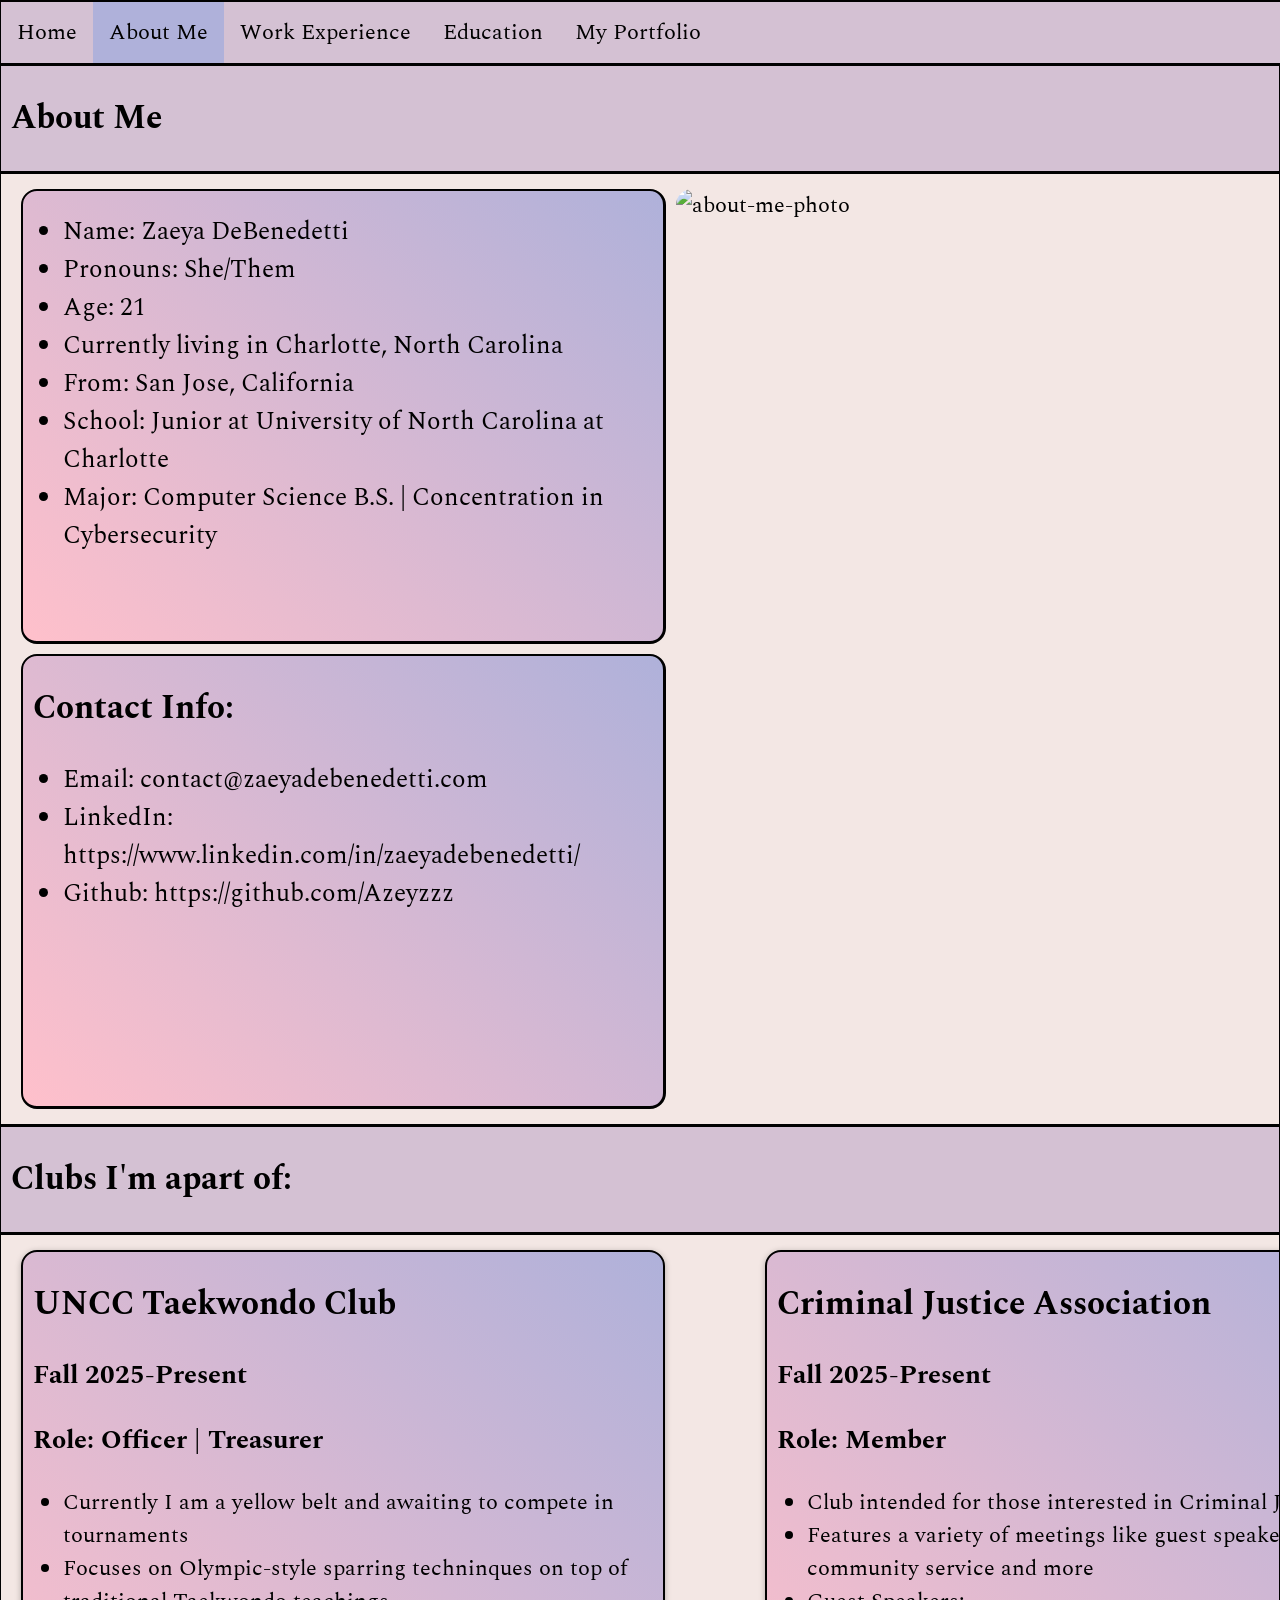
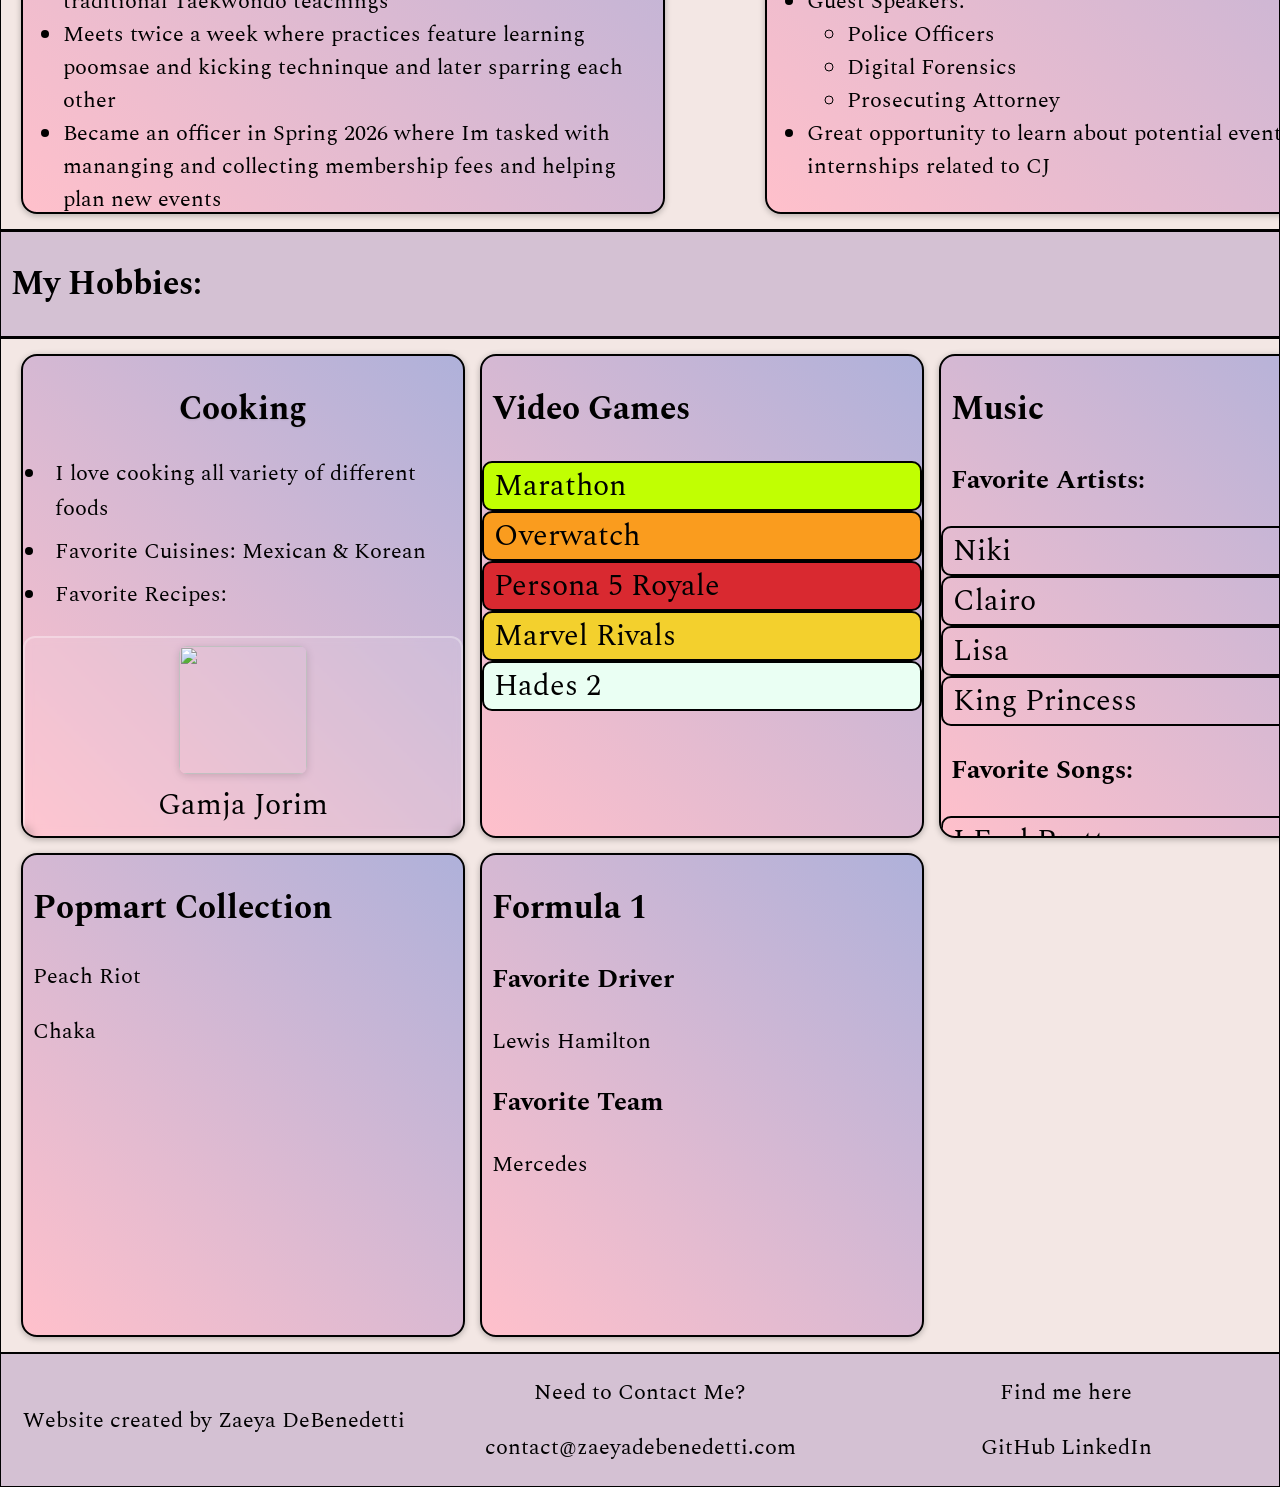
==== Bio/about-me.html @ 0d200a95 "Basic footer implemented" ====
<!doctype html>

<html lang="en">
  <head>
    <meta charset="utf-8" />
    <title>About Me</title>
    <link href="./about-me.css" rel="stylesheet" />
    <link href="../general.css" rel="stylesheet" />
    <link
      href="https://fonts.googleapis.com/css?family=Spectral"
      rel="stylesheet"
    />
    <script src="./about-me.js"></script>
  </head>
  <style>
    button,
    body {
      font-family: "Spectral";
      font-size: 22px;
    }
  </style>
  <header>
    <section class="nav-bar">
      <ul>
        <li><a href="../index.html">Home</a></li>
        <li><a class="active" href="../Bio/about-me.html">About Me</a></li>
        <li><a href="../Experience/work-ex.html">Work Experience</a></li>
        <li><a href="../Experience/education.html">Education</a></li>
        <li><a href="../Portfolio/portfolio-hub.html">My Portfolio</a></li>
      </ul>
    </section>
  </header>
  <body>
    <main class="mc">
      <section class="sec-title">
        <h1>About Me</h1>
      </section>
      <section class="about-intro">
        <div class="about-block">
          <ul>
            <li>Name: Zaeya DeBenedetti</li>
            <li>Pronouns: She/Them</li>
            <li>Age: 21</li>
            <li>Currently living in Charlotte, North Carolina</li>
            <li>From: San Jose, California</li>
            <li>School: Junior at University of North Carolina at Charlotte</li>
            <li>
              Major: Computer Science B.S. | Concentration in Cybersecurity
            </li>
          </ul>
        </div>
        <div class="about-img">
          <img
            src="../Home/home-photos/cover-photo1.png"
            alt="about-me-photo"
          />
        </div>
        <div class="about-block">
          <h2>Contact Info:</h2>
          <ul>
            <li>Email: contact@zaeyadebenedetti.com</li>
            <li>LinkedIn: https://www.linkedin.com/in/zaeyadebenedetti/</li>
            <li>Github: https://github.com/Azeyzzz</li>
          </ul>
        </div>
      </section>
      <section class="sec-title">
        <h1>Clubs I'm apart of:</h1>
      </section>
      <section class="clubs-info">
        <div class="club-block">
          <h2>UNCC Taekwondo Club</h2>
          <h3>Fall 2025-Present</h3>
          <h3>Role: Officer | Treasurer</h3>
          <ul>
            <li>
              Currently I am a yellow belt and awaiting to compete in
              tournaments
            </li>
            <li>
              Focuses on Olympic-style sparring techninques on top of
              traditional Taekwondo teachings
            </li>
            <li>
              Meets twice a week where practices feature learning poomsae and
              kicking techninque and later sparring each other
            </li>
            <li>
              Became an officer in Spring 2026 where Im tasked with mananging
              and collecting membership fees and helping plan new events
            </li>
          </ul>
        </div>
        <div class="club-block cja">
          <h2>Criminal Justice Association</h2>
          <h3>Fall 2025-Present</h3>
          <h3>Role: Member</h3>
          <ul>
            <li>Club intended for those interested in Criminal Justice</li>
            <li>
              Features a variety of meetings like guest speakers, community
              service and more
            </li>
            <li>Guest Speakers:</li>
            <ul>
              <li>Police Officers</li>
              <li>Digital Forensics</li>
              <li>Prosecuting Attorney</li>
            </ul>
            <li>
              Great opportunity to learn about potential events and internships
              related to CJ
            </li>
          </ul>
        </div>
      </section>
      <section class="sec-title">
        <h1>My Hobbies:</h1>
      </section>
      <section class="hobbies">
        <div class="hobby-block cooking">
          <h2>Cooking</h2>
          <ul>
            <li>I love cooking all variety of different foods</li>
            <li>Favorite Cuisines: Mexican & Korean</li>
            <li>Favorite Recipes:</li>
          </ul>
          <p class="gamja">
            <img class="gamja-jorim" src="./bio-photos/gamja-jorim.png" />
            Gamja Jorim
          </p>
          <p class="biscoff">
            <img
              class="biscoff-creami"
              src="./bio-photos/biscoff-creami.jpeg"
            />
            Biscoff Ninja Creami
          </p>
          <p class="curry">
            <img class="yellow-curry" src="./bio-photos/yellow-curry.jpeg" />
            Yellow Curry
          </p>
        </div>
        <div class="hobby-block video-games">
          <h2>Video Games</h2>
          <p class="mar">Marathon</p>
          <p class="ow">Overwatch</p>
          <p class="p5r">Persona 5 Royale</p>
          <p class="mr">Marvel Rivals</p>
          <p class="h2">Hades 2</p>
        </div>
        <div class="hobby-block music">
          <h2>Music</h2>
          <h3>Favorite Artists:</h3>
          <p>Niki</p>
          <p>Clairo</p>
          <p>Lisa</p>
          <p>King Princess</p>
          <h3>Favorite Songs:</h3>
          <p>I Feel Pretty</p>
          <p>Only in My Dreams</p>
          <p>Amoeba</p>
        </div>
        <div class="hobby-block popmart">
          <h2>Popmart Collection</h2>
          <div class="Peach Riot"></div>
          <p>Peach Riot</p>
          <div class="Chaka"></div>
          <p>Chaka</p>
        </div>
        <div class="hobby-block f1">
          <h2>Formula 1</h2>
          <h3>Favorite Driver</h3>
          <p>Lewis Hamilton</p>
          <h3>Favorite Team</h3>
          <p>Mercedes</p>
        </div>
      </section>
    </main>
  </body>
  <footer>
    <section class="foot">
      <div>
        <p>Website created by Zaeya DeBenedetti</p>
      </div>
      <div>
        <p>Need to Contact Me?</p>
        <p>
          <a
            href="mailto:contact@zaeyadebenedetti.com?subject=Portfolio%20Inquiry"
            >contact@zaeyadebenedetti.com</a
          >
        </p>
      </div>
      <div>
        <p>Find me here</p>
        <p>
          <a href="https://github.com/Azeyzzz">GitHub</a>
          <a href="https://www.linkedin.com/in/zaeyadebenedetti/">LinkedIn</a>
        </p>
      </div>
    </section>
  </footer>
</html>
---- Bio/about-me.css ----
body h1,
h2,
h3,
p,
small {
  padding-right: 10px;
}
/* About Me CSS */
.about-intro {
  padding-left: 20px;
  padding-right: 20px;
  padding-top: 15px;
  padding-bottom: 15px;
  background-color: #f3e7e4;
  display: grid;
  grid-template-columns: 1fr 1fr;
  gap: 10px;
  overflow: scroll;
}
.about-block {
  width: 50vw;
  height: 50vh;
  border-radius: 1rem;
  background-image: linear-gradient(45deg, pink, #afb1da);
  border-left: 2px;
  border-top: 2px;
  border-style: solid;
  transition: transform 0.3s ease;
  cursor: pointer;
}

.about-block:hover {
  transform: scale(1.05);
}
.about-block li {
  font-size: 25px;
}
.about-img {
  grid-row: span 2;
}
.about-img img {
  height: 47rem;
  width: 37rem;
  float: right;
  border-radius: 1rem;
  padding-right: 5px;
}
/* Club CSS */
.clubs-info {
  background-color: #f3e7e4;
  display: grid;
  grid-template-columns: 1fr 1fr;
  overflow: scroll;
  padding-left: 20px;
  padding-right: 20px;
  padding-top: 15px;
  padding-bottom: 15px;
  gap: 100px;
}
.club-block {
  width: 40rem;
  height: 35rem;
  border-radius: 1rem;
  background-image: linear-gradient(45deg, pink, #afb1da);
  border: 2px;
  border-style: solid;
  overflow: auto;
  box-shadow: 0 0.1rem 0.4rem #0004;
  overflow-y: scroll;
  z-index: 100;
  transition: transform 0.3s ease;
  cursor: pointer;
}

.club-block:hover {
  transform: scale(1.05);
}
/* Hobby CSS */
.hobbies {
  display: grid;
  grid-template-columns: 1fr 1fr 1fr;
  padding-left: 20px;
  padding-top: 15px;
  padding-bottom: 15px;
  gap: 15px;
  background-color: #f3e7e4;
  overflow: scroll;
}
.hobby-block {
  width: 27.5rem;
  height: 30rem;
  border-radius: 1rem;
  background-image: linear-gradient(45deg, pink, #afb1da);
  border: 2px;
  border-style: solid;
  overflow: auto;
  box-shadow: 0 0.1rem 0.4rem #0004;
  overflow-y: scroll;
  z-index: 100;
  transition: transform 0.3s ease;
  cursor: pointer;
}

.hobby-block:hover {
  transform: scale(1.05);
}
.gamja,
.biscoff,
.curry {
  display: grid;
  grid-template-columns: 1fr 1fr;
  gap: 0px;
  padding: 0px;
}
.gamja-jorim,
.biscoff-creami,
.yellow-curry {
  height: 8rem;
  width: 8rem;
}
.video-games p,
.cooking p,
.music p {
  border-radius: 10px;
  border: 2px;
  border-style: solid;
  margin-top: 0px;
  margin-bottom: 0px;
  font-size: 30px;
  /* background-color: #fff3; */
}
.mar {
  background-color: #c1ff02;
}
.ow {
  background-color: #fa9c1e;
}
.p5r {
  background-color: #d92930;
}
.mr {
  background-color: #f3d02d;
}
.h2 {
  background-color: #eafff3;
}
/* Enhanced Cooking Block Styles */
.cooking h2 {
  text-align: center;
  margin-bottom: 1rem;
  color: black;
  text-shadow: 0 1px 2px rgba(0, 0, 0, 0.1);
}

.cooking ul {
  margin-bottom: 1.5rem;
  padding-left: 1.5rem;
  list-style-position: outside;
}

.cooking ul li {
  margin-bottom: 0.5rem;
  line-height: 1.6;
  padding-left: 0.5rem;
  position: relative;
}

.cooking p {
  display: flex;
  flex-direction: column;
  align-items: center;
  text-align: center;
  margin: 0.5rem 0;
  padding: 0.5rem;
  border-radius: 12px !important;
  border: 2px solid rgba(255, 255, 255, 0.3) !important;
  background: rgba(255, 255, 255, 0.1);
  backdrop-filter: blur(5px);
  transition: all 0.3s ease;
}

.cooking p:hover {
  background: rgba(255, 255, 255, 0.2);
  transform: translateY(-2px);
}

.cooking img {
  border-radius: 8px;
  margin-bottom: 0.5rem;
  box-shadow: 0 2px 8px rgba(0, 0, 0, 0.15);
  transition: transform 0.3s ease;
}

.cooking img:hover {
  transform: scale(1.05);
}
---- general.css ----
/* General CSS that all webpages will use. This will make the various css files less redundant as I can pull from this general document.
File will replace the footer file as footer will now be included in this file
File will feature nav-bar, footer and various section elements that are found among all the files so far */

/* Nav-Bar */
.nav-bar ul {
  list-style-type: none;
  margin: 0;
  padding: 0;
  background-color: #d4c1d3;
  display: flex;
}
.nav-bar ul li a {
  display: block;
  color: black;
  padding: 14px 16px;
  text-decoration: none;
}
.nav-bar ul li a:hover {
  background-color: #afb1da;
}
.nav-bar ul li a.active {
  background-color: #afb1da;
}
.nav-bar {
  padding-top: 0;
  width: 100%;
  float: left;
  border-top: 2px;
  border-style: solid;
}

/* common body css properties */
body h1,
h2,
h3,
p,
small {
  padding-left: 10px;
}
body {
  background-color: #f3e7e4;
  color: black;
  margin: 0;
  padding: 0;
}
section {
  border: 1px;
  border-style: solid;
  overflow: hidden;
}
.sec-title {
  background-color: #d4c1d3;
  border-top: 2px;
  border-bottom: 2px;
  border-style: solid;
}
/* button styling */
button {
  background-color: #fff3;
  color: black;
  border: 2px solid #0003;
  border-radius: 25px;
  padding: 12px 24px;
  font-size: 16px;
  font-weight: 600;
  cursor: pointer;
  transition:
    background-color 0.3s ease,
    transform 0.3s ease;
  text-decoration: none;
  display: inline-block;
  box-shadow: 0 2px 5px rgba(0, 0, 0, 0.15);
}
button:hover {
  background-color: #fff6;
  transform: translateY(-2px);
  box-shadow: 0 4px 9px rgba(0, 0, 0, 0.22);
}

button:active {
  transform: translateY(0);
}
/* Footer */
.foot {
  display: grid;
  grid-template-columns: 1fr 1fr 1fr;
  background-color: #d4c1d3;
  align-items: center;
  text-align: center;
}

.foot a {
  color: black;
  text-decoration: none;
}

.foot a:hover {
  text-decoration: underline;
}
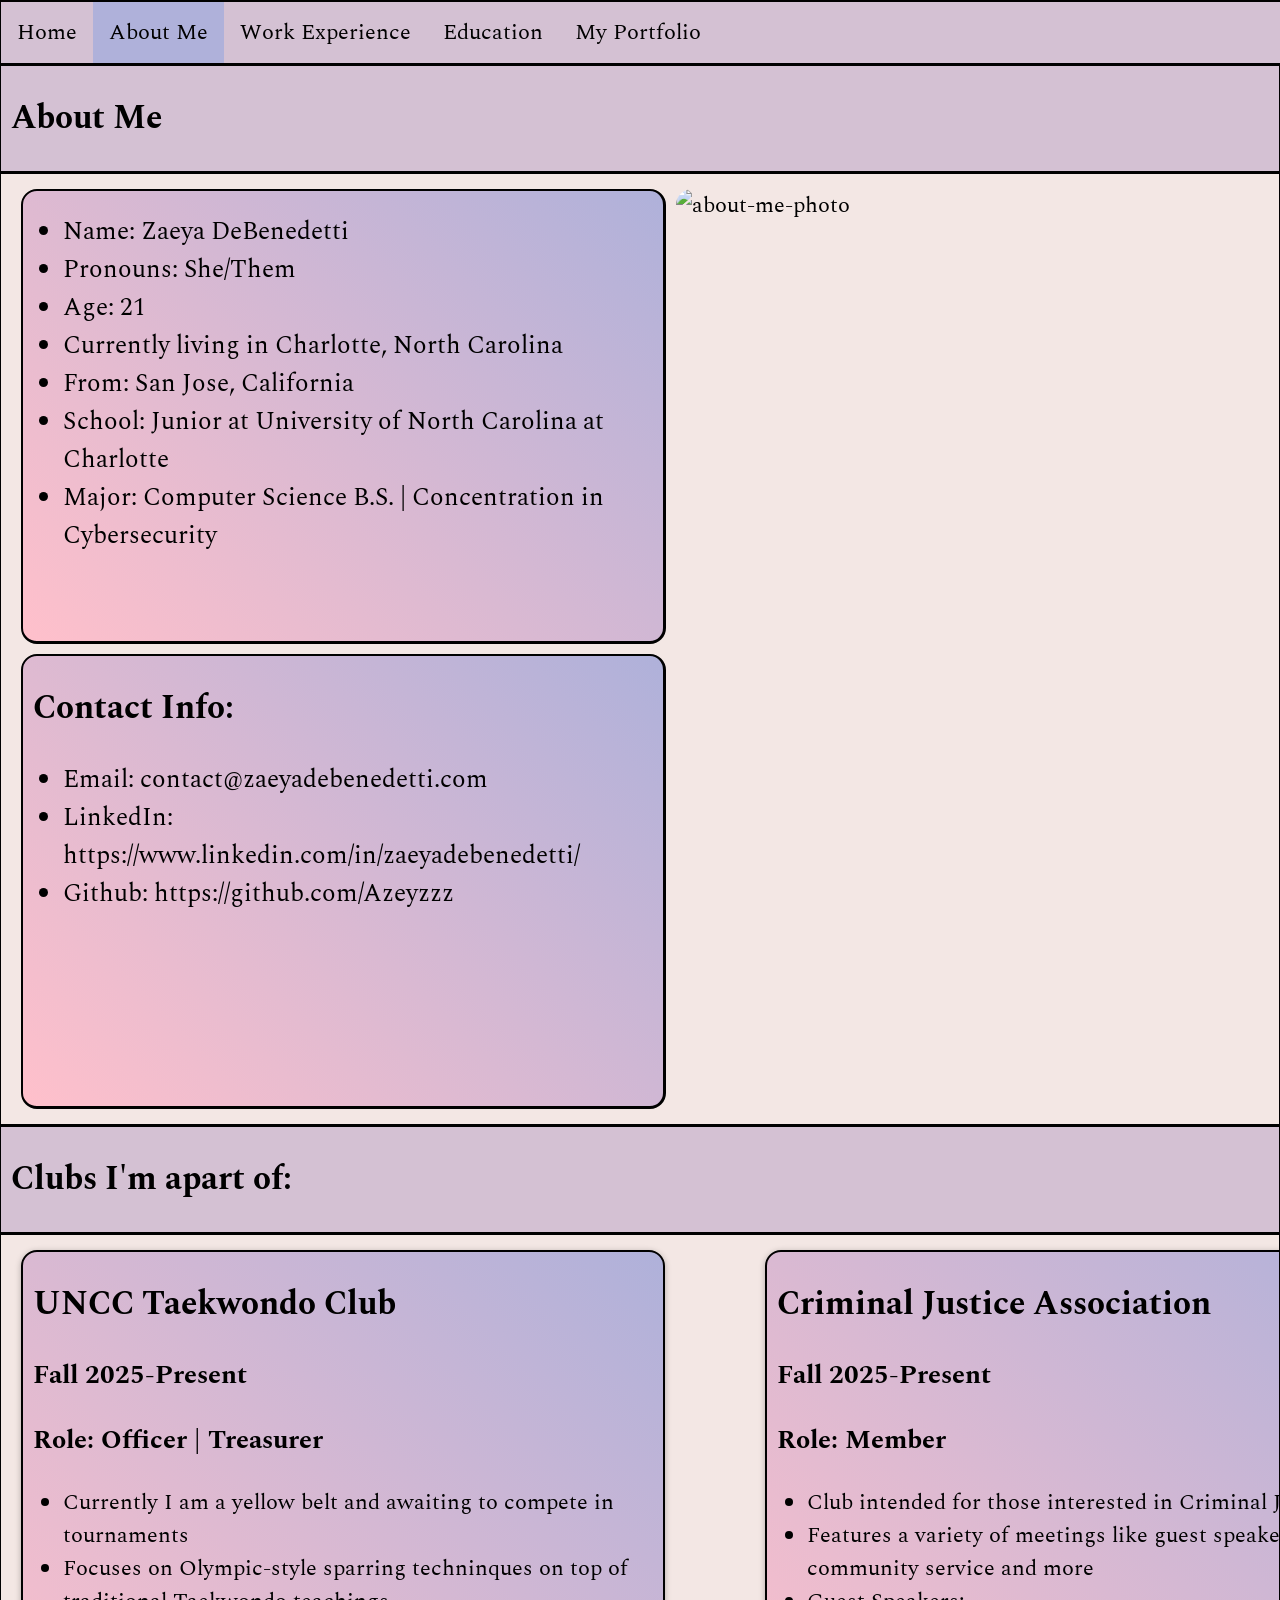
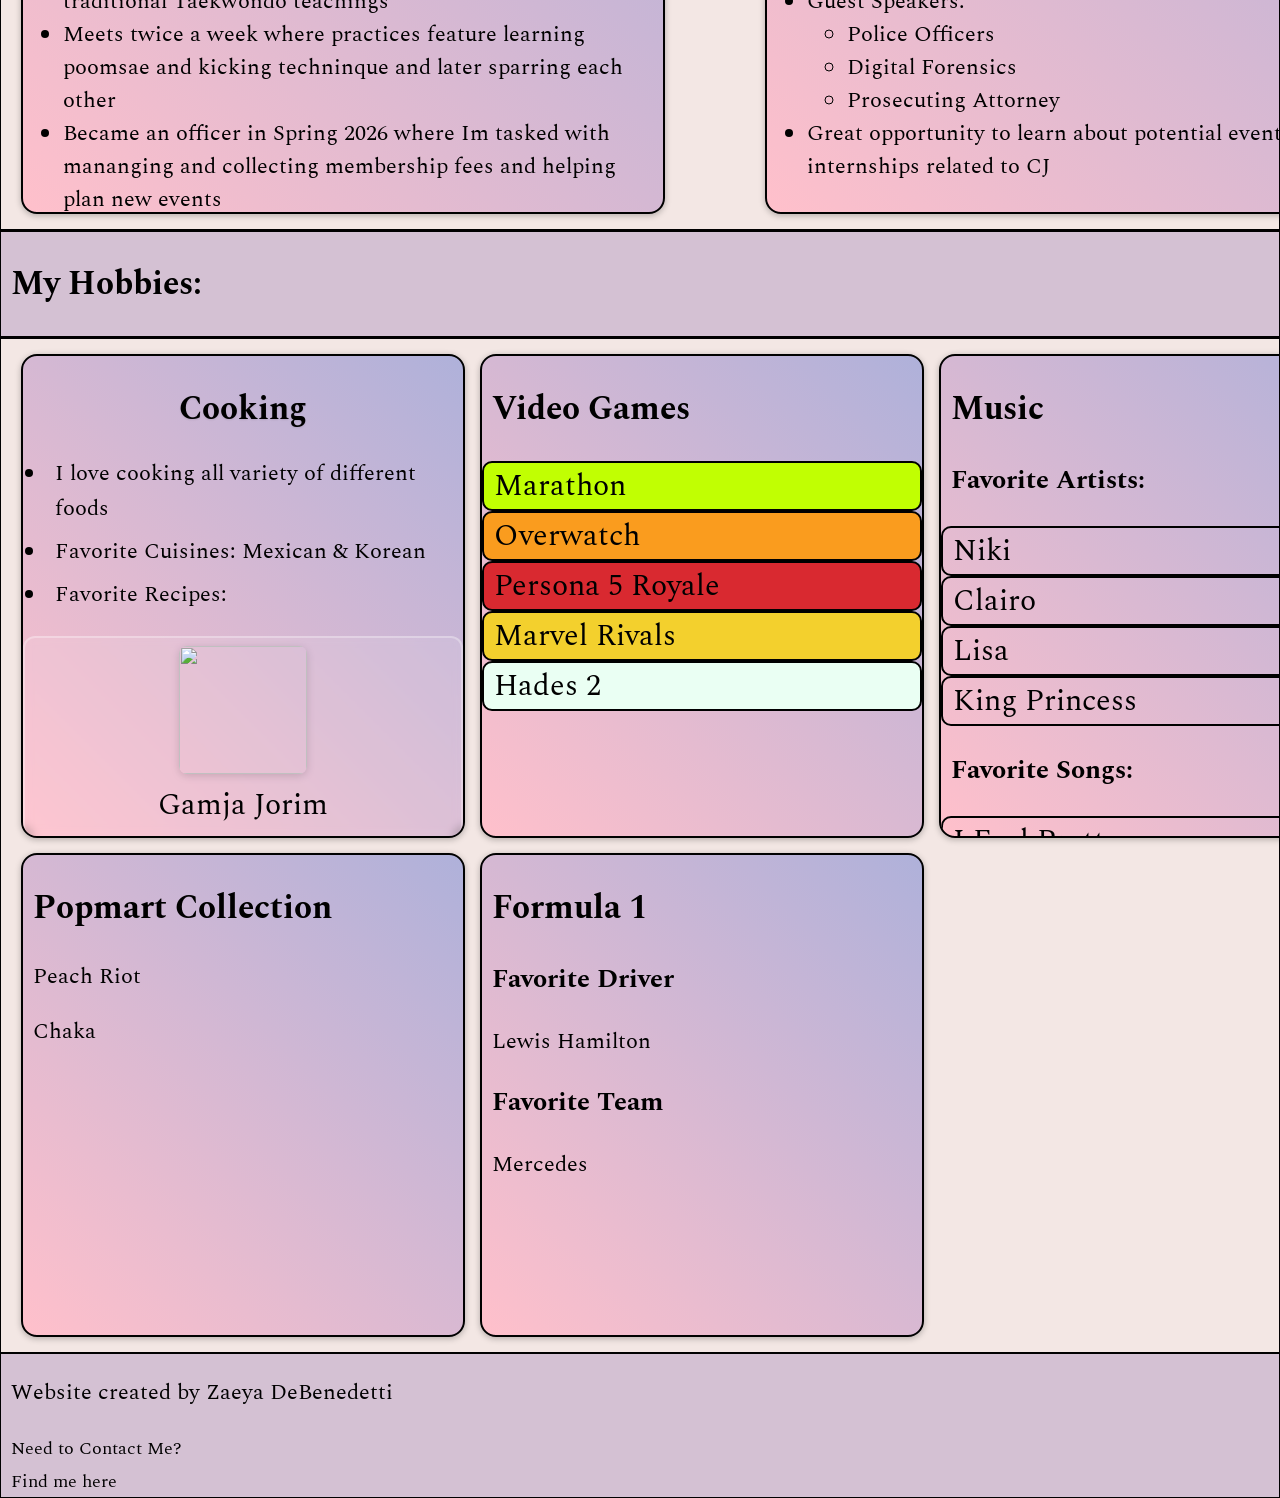
==== commit 31dc489b: "Revert "Basic footer implemented"" ====
--- a/Bio/about-me.html
+++ b/Bio/about-me.html
@@ -180,25 +180,10 @@
   </body>
   <footer>
     <section class="foot">
-      <div>
-        <p>Website created by Zaeya DeBenedetti</p>
-      </div>
-      <div>
-        <p>Need to Contact Me?</p>
-        <p>
-          <a
-            href="mailto:contact@zaeyadebenedetti.com?subject=Portfolio%20Inquiry"
-            >contact@zaeyadebenedetti.com</a
-          >
-        </p>
-      </div>
-      <div>
-        <p>Find me here</p>
-        <p>
-          <a href="https://github.com/Azeyzzz">GitHub</a>
-          <a href="https://www.linkedin.com/in/zaeyadebenedetti/">LinkedIn</a>
-        </p>
-      </div>
+      <p>Website created by Zaeya DeBenedetti</p>
+      <small>Need to Contact Me?</small>
+      <div></div>
+      <small>Find me here</small>
     </section>
   </footer>
 </html>
--- a/general.css
+++ b/general.css
@@ -83,18 +83,5 @@
 }
 /* Footer */
 .foot {
-  display: grid;
-  grid-template-columns: 1fr 1fr 1fr;
   background-color: #d4c1d3;
-  align-items: center;
-  text-align: center;
 }
-
-.foot a {
-  color: black;
-  text-decoration: none;
-}
-
-.foot a:hover {
-  text-decoration: underline;
-}
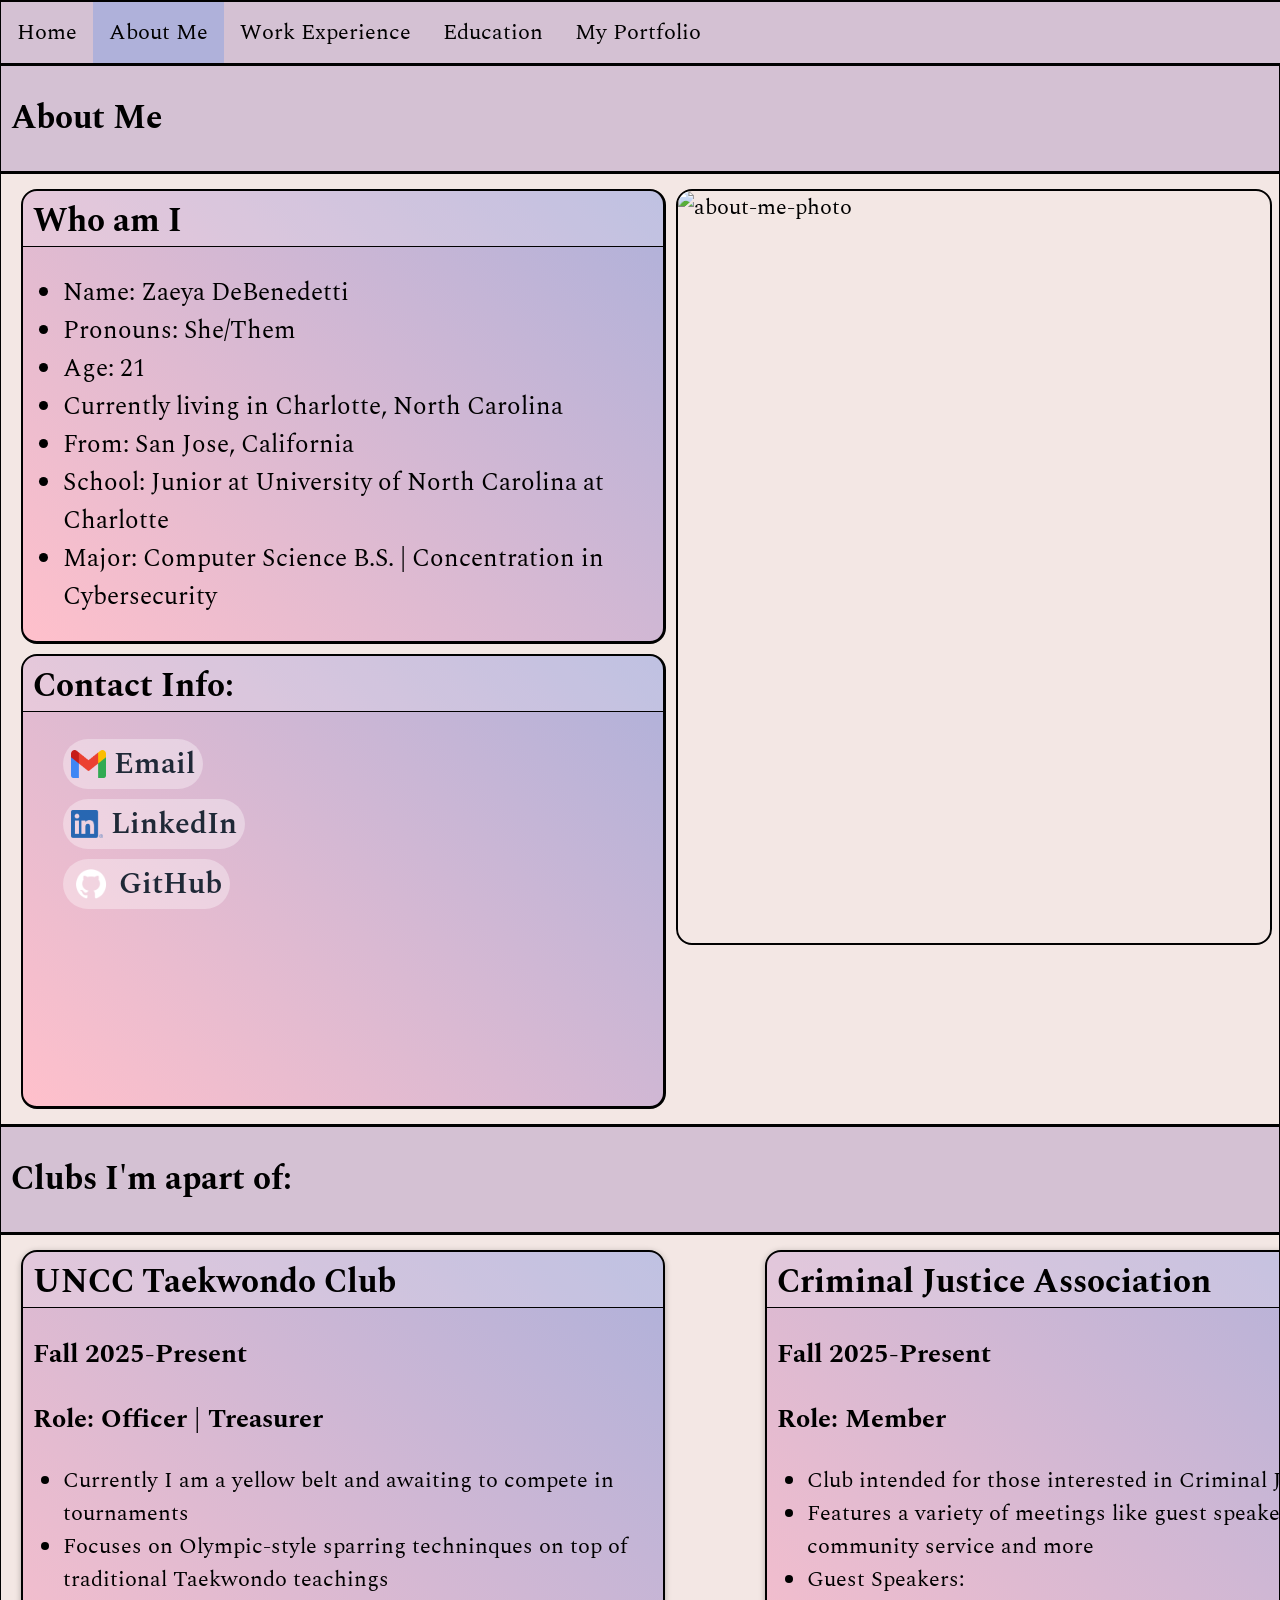
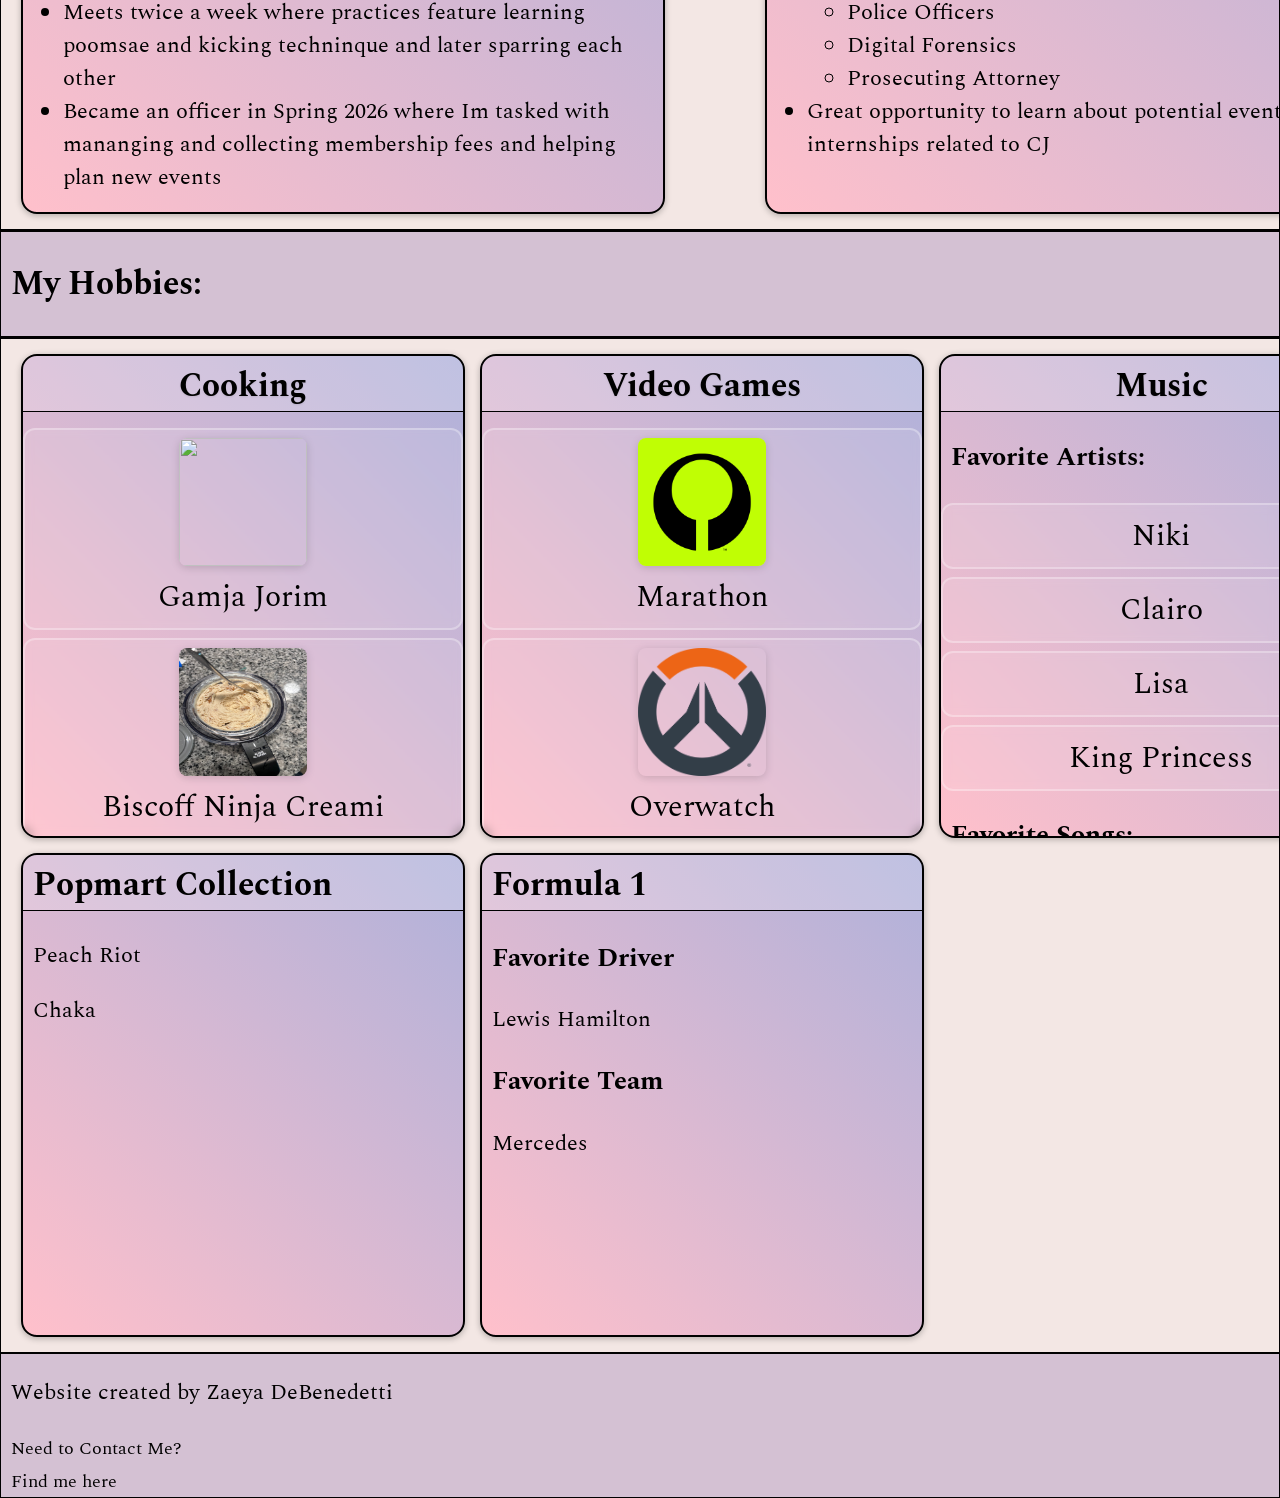
==== commit 8c46cf9c: "overhaul to contact part and hobbies v1" ====
--- a/Bio/about-me.html
+++ b/Bio/about-me.html
@@ -37,6 +37,7 @@
       </section>
       <section class="about-intro">
         <div class="about-block">
+          <h2>Who am I</h2>
           <ul>
             <li>Name: Zaeya DeBenedetti</li>
             <li>Pronouns: She/Them</li>
@@ -55,12 +56,52 @@
             alt="about-me-photo"
           />
         </div>
-        <div class="about-block">
+        <div class="about-block contact-info">
           <h2>Contact Info:</h2>
           <ul>
-            <li>Email: contact@zaeyadebenedetti.com</li>
-            <li>LinkedIn: https://www.linkedin.com/in/zaeyadebenedetti/</li>
-            <li>Github: https://github.com/Azeyzzz</li>
+            <li class="social-logo email-logo">
+              <a
+                href="mailto:contact@zaeyadebenedetti.com?subject=Portfolio%20Inquiry&body=Hi%20Zaeya%2C"
+                aria-label="Send me an email"
+              >
+                <img
+                  class="email-img"
+                  src="../Bio/bio-photos/gmail-logo.png"
+                  alt=""
+                />
+                <span>Email</span>
+              </a>
+            </li>
+            <li class="social-logo linkedin-logo">
+              <a
+                href="https://www.linkedin.com/in/zaeyadebenedetti/"
+                target="_blank"
+                rel="noopener noreferrer"
+                aria-label="Visit my LinkedIn profile"
+              >
+                <img
+                  class="linkedin-img"
+                  src="../Bio/bio-photos/linkedin-logo.png"
+                  alt=""
+                />
+                <span>LinkedIn</span>
+              </a>
+            </li>
+            <li class="social-logo github-logo">
+              <a
+                href="https://github.com/Azeyzzz"
+                target="_blank"
+                rel="noopener noreferrer"
+                aria-label="Visit my GitHub profile"
+              >
+                <img
+                  class="github-img"
+                  src="../Bio/bio-photos/github-logo.png"
+                  alt=""
+                />
+                <span>GitHub</span>
+              </a>
+            </li>
           </ul>
         </div>
       </section>
@@ -120,11 +161,6 @@
       <section class="hobbies">
         <div class="hobby-block cooking">
           <h2>Cooking</h2>
-          <ul>
-            <li>I love cooking all variety of different foods</li>
-            <li>Favorite Cuisines: Mexican & Korean</li>
-            <li>Favorite Recipes:</li>
-          </ul>
           <p class="gamja">
             <img class="gamja-jorim" src="./bio-photos/gamja-jorim.png" />
             Gamja Jorim
@@ -143,11 +179,26 @@
         </div>
         <div class="hobby-block video-games">
           <h2>Video Games</h2>
-          <p class="mar">Marathon</p>
-          <p class="ow">Overwatch</p>
-          <p class="p5r">Persona 5 Royale</p>
-          <p class="mr">Marvel Rivals</p>
-          <p class="h2">Hades 2</p>
+          <p class="vg">
+            <img class="vg-img" src="./bio-photos/marathon-logo.png" />
+            Marathon
+          </p>
+          <p class="vg">
+            <img class="vg-img" src="./bio-photos/overwatch-logo.png" />
+            Overwatch
+          </p>
+          <p class="vg">
+            <img class="vg-img" src="./bio-photos/persona5-logo.avif" />
+            Persona 5 Royale
+          </p>
+          <p class="vg">
+            <img class="vg-img" src="./bio-photos/rivals-logo.svg" />
+            Marvel Rivals
+          </p>
+          <p class="vg">
+            <img class="vg-img" src="./bio-photos/hades-logo.jpg" />
+            Hades 2
+          </p>
         </div>
         <div class="hobby-block music">
           <h2>Music</h2>
--- a/Bio/about-me.css
+++ b/Bio/about-me.css
@@ -17,6 +17,16 @@
   gap: 10px;
   overflow: scroll;
 }
+.mc h2 {
+  border-bottom: 1px;
+  border-top: 0px;
+  border-right: 0px;
+  border-left: 0px;
+  border-style: solid;
+  margin-top: 0px;
+  padding-top: 5px;
+  background-color: #fff3;
+}
 .about-block {
   width: 50vw;
   height: 50vh;
@@ -27,8 +37,8 @@
   border-style: solid;
   transition: transform 0.3s ease;
   cursor: pointer;
-}
-
+  overflow: scroll;
+}
 .about-block:hover {
   transform: scale(1.05);
 }
@@ -43,7 +53,56 @@
   width: 37rem;
   float: right;
   border-radius: 1rem;
-  padding-right: 5px;
+  border: 2px;
+  border-style: solid;
+}
+.contact-info li {
+  padding-bottom: 10px;
+}
+/* Social Logos */
+.social-logo {
+  display: flex;
+  align-items: center;
+  gap: 8px;
+}
+
+.social-logo a {
+  display: inline-flex;
+  align-items: center;
+  gap: 8px;
+  color: #1f2937;
+  text-decoration: none;
+  font-weight: 600;
+  padding: 2px 8px;
+  border-radius: 999px;
+  background: rgba(255, 255, 255, 0.35);
+  font-size: 30px;
+}
+
+.social-logo a:hover {
+  background: rgba(255, 255, 255, 0.6);
+  text-decoration: underline;
+}
+.github-logo a {
+  background: rgba(255, 255, 255, 0.35);
+}
+.linkedin-logo a {
+  background: rgba(255, 255, 255, 0.35);
+}
+.github-img {
+  width: 40px;
+  height: 40px;
+  display: block;
+}
+.linkedin-img {
+  width: 32px;
+  height: 28px;
+  display: block;
+}
+.email-img {
+  width: 35px;
+  height: 28px;
+  display: block;
 }
 /* Club CSS */
 .clubs-info {
@@ -106,7 +165,8 @@
 }
 .gamja,
 .biscoff,
-.curry {
+.curry,
+.vg {
   display: grid;
   grid-template-columns: 1fr 1fr;
   gap: 0px;
@@ -114,7 +174,8 @@
 }
 .gamja-jorim,
 .biscoff-creami,
-.yellow-curry {
+.yellow-curry,
+.vg-img {
   height: 8rem;
   width: 8rem;
 }
@@ -129,43 +190,36 @@
   font-size: 30px;
   /* background-color: #fff3; */
 }
-.mar {
-  background-color: #c1ff02;
-}
-.ow {
-  background-color: #fa9c1e;
-}
-.p5r {
-  background-color: #d92930;
-}
-.mr {
-  background-color: #f3d02d;
-}
-.h2 {
-  background-color: #eafff3;
-}
 /* Enhanced Cooking Block Styles */
-.cooking h2 {
+.cooking h2,
+.video-games h2,
+.music h2 {
   text-align: center;
   margin-bottom: 1rem;
   color: black;
   text-shadow: 0 1px 2px rgba(0, 0, 0, 0.1);
 }
 
-.cooking ul {
+.cooking ul,
+.video-games ul,
+.music ul {
   margin-bottom: 1.5rem;
   padding-left: 1.5rem;
   list-style-position: outside;
 }
 
-.cooking ul li {
+.cooking ul li,
+.video-games ul li,
+.music ul li {
   margin-bottom: 0.5rem;
   line-height: 1.6;
   padding-left: 0.5rem;
   position: relative;
 }
 
-.cooking p {
+.cooking p,
+.video-games p,
+.music p {
   display: flex;
   flex-direction: column;
   align-items: center;
@@ -179,18 +233,24 @@
   transition: all 0.3s ease;
 }
 
-.cooking p:hover {
+.cooking p:hover,
+.video-games p:hover,
+.music p:hover {
   background: rgba(255, 255, 255, 0.2);
   transform: translateY(-2px);
 }
 
-.cooking img {
+.cooking img,
+.video-games img,
+.music img {
   border-radius: 8px;
   margin-bottom: 0.5rem;
   box-shadow: 0 2px 8px rgba(0, 0, 0, 0.15);
   transition: transform 0.3s ease;
 }
 
-.cooking img:hover {
-  transform: scale(1.05);
-}
+.cooking img:hover,
+.video-games img:hover,
+.music img:hover {
+  transform: scale(1.05);
+}
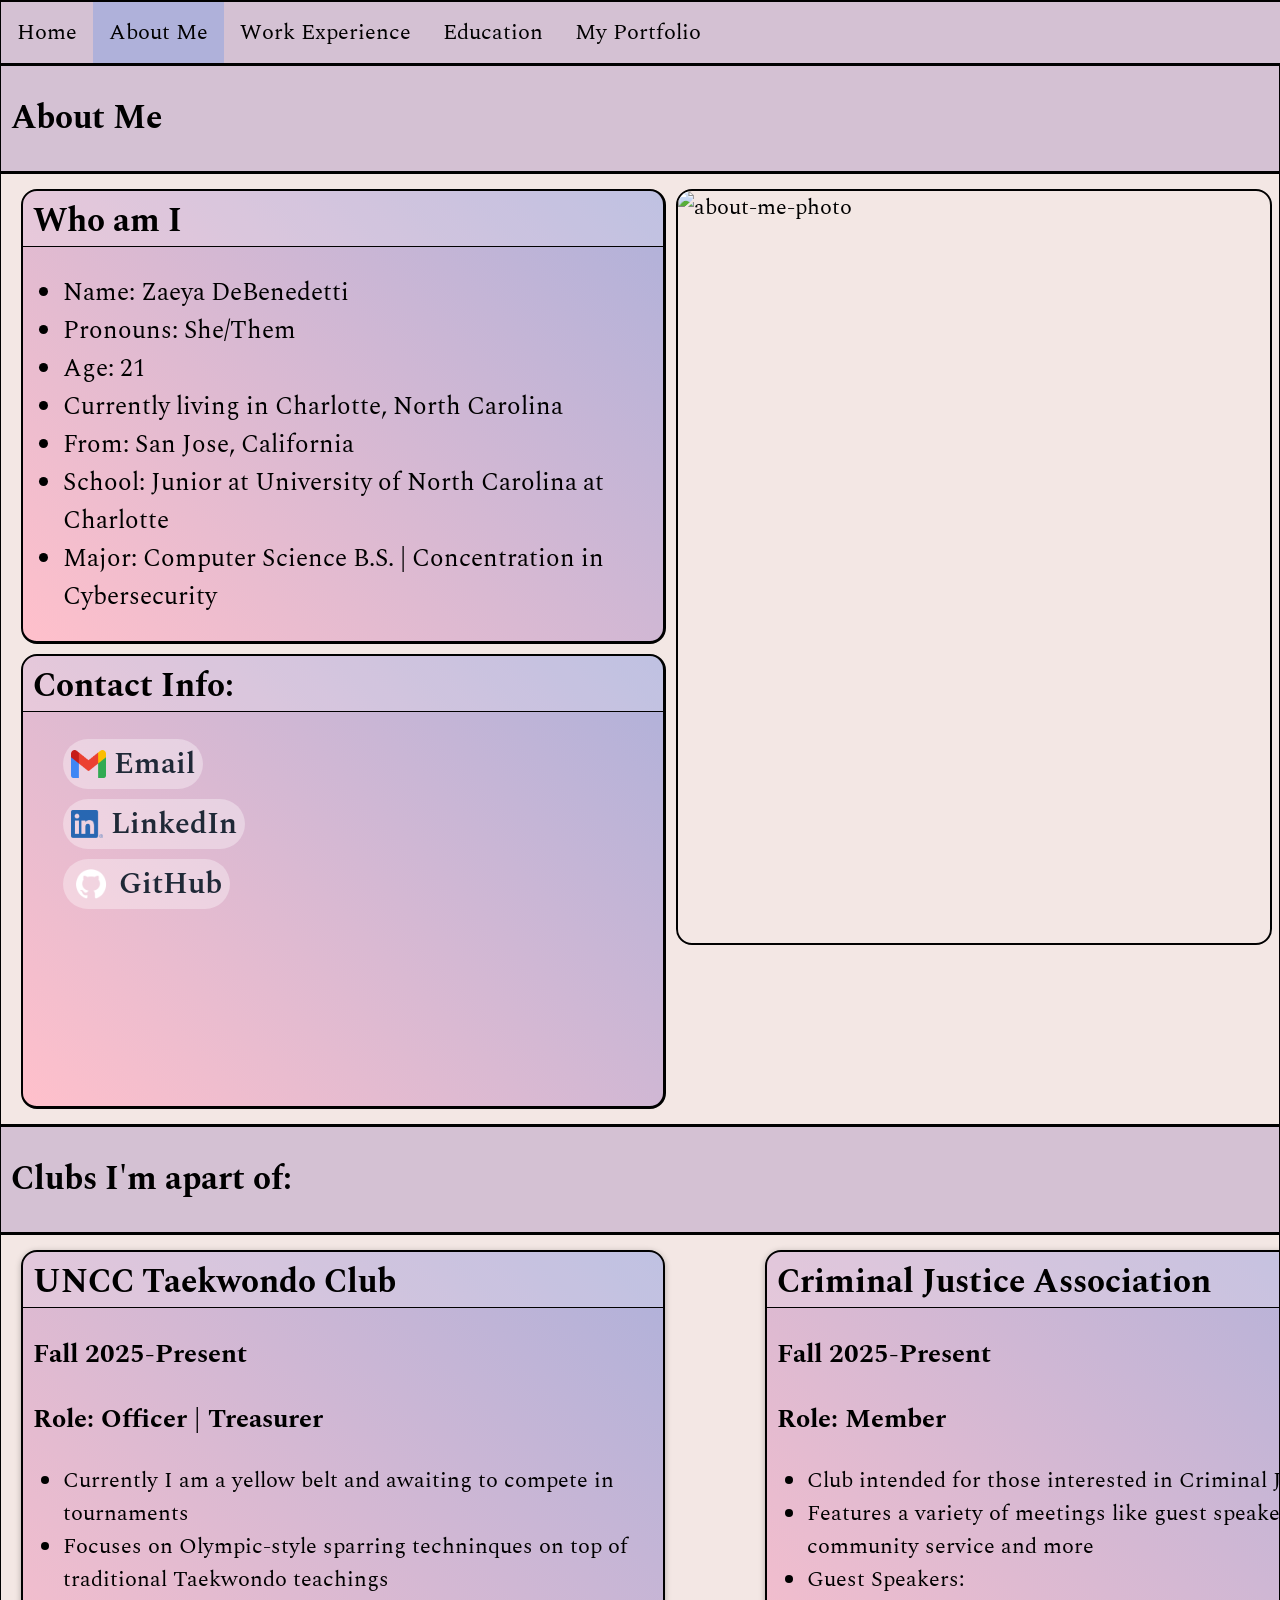
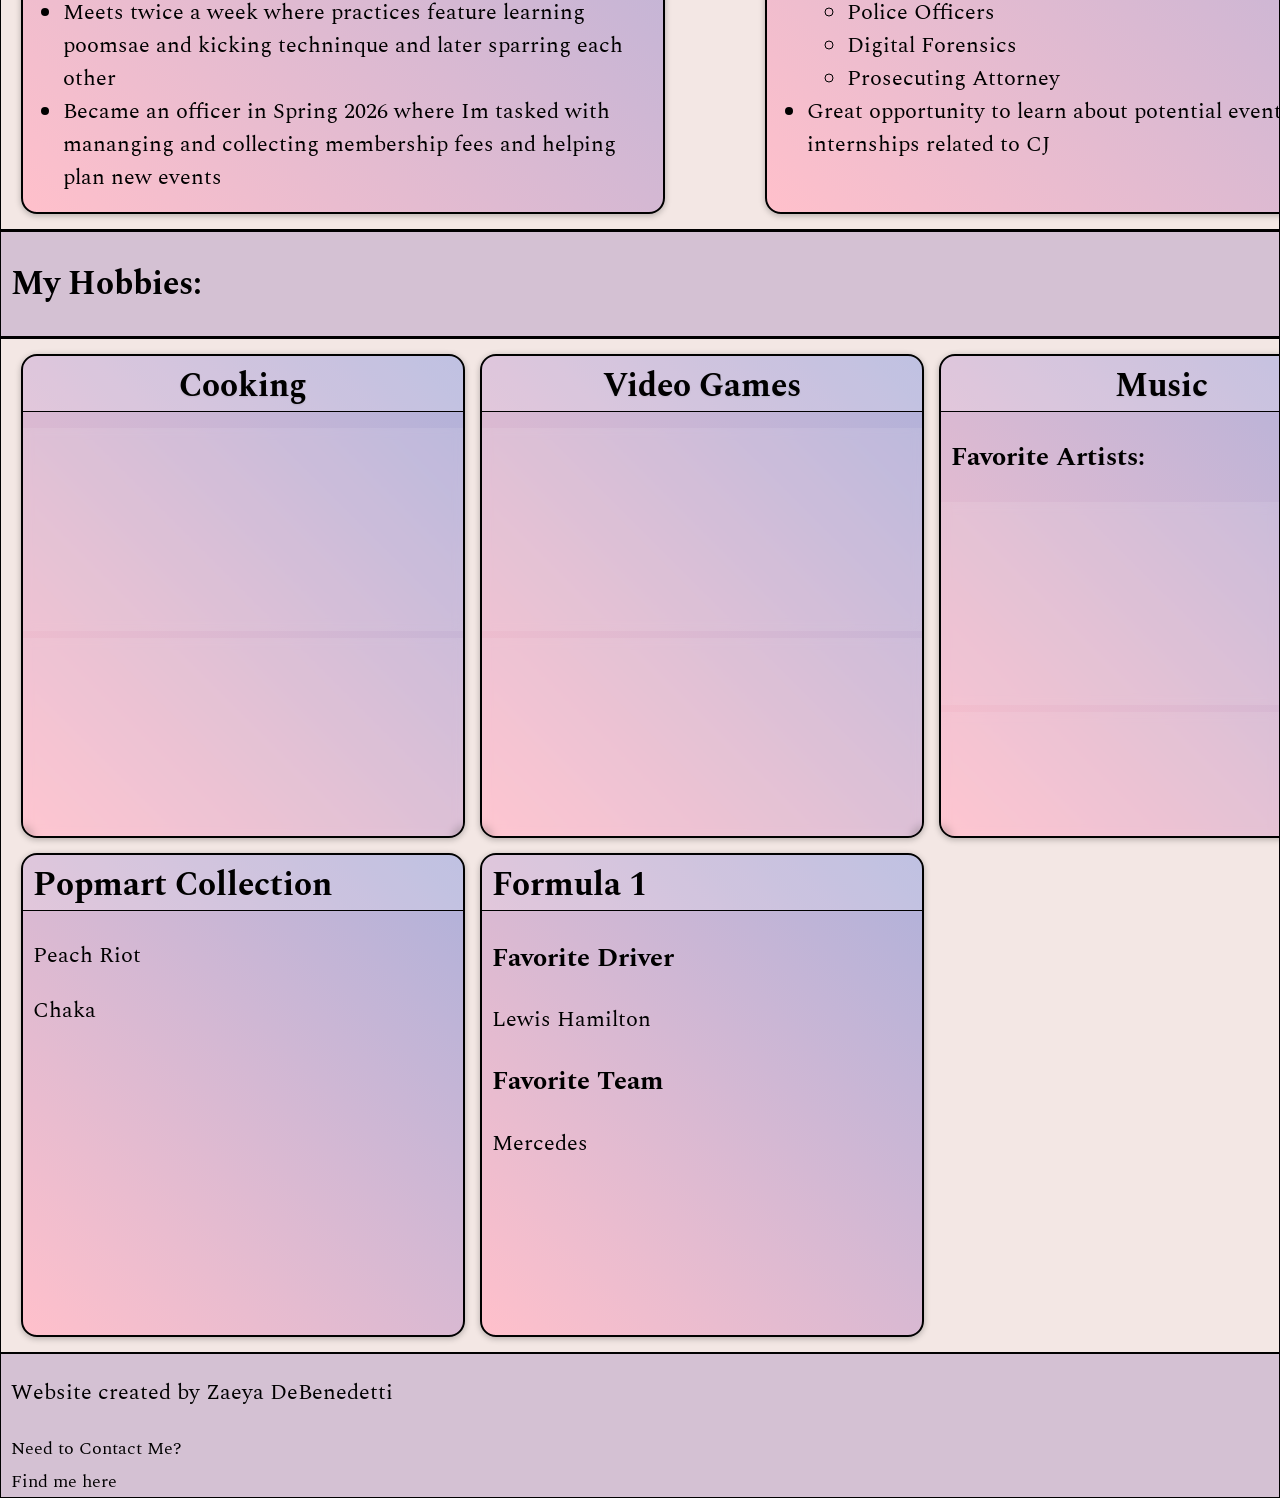
==== commit 4f690ae7: "overhauling the music component in hobbies" ====
--- a/Bio/about-me.html
+++ b/Bio/about-me.html
@@ -203,13 +203,31 @@
         <div class="hobby-block music">
           <h2>Music</h2>
           <h3>Favorite Artists:</h3>
-          <p>Niki</p>
-          <p>Clairo</p>
-          <p>Lisa</p>
-          <p>King Princess</p>
+          <p class="mus">
+            <img class="mus-img" src="./bio-photos/niki-photo.jpg" />
+            Niki
+          </p>
+          <p class="mus">
+            <img class="mus-img" src="./bio-photos/clairo-img.png" />
+            Clairo
+          </p>
+          <p class="mus">
+            <img class="mus-img" src="./bio-photos/lisa-img.png" />
+            Lisa
+          </p>
+          <p class="mus">
+            <img class="mus-img" src="./bio-photos/kp-img.jpg" />
+            King Princess
+          </p>
           <h3>Favorite Songs:</h3>
-          <p>I Feel Pretty</p>
-          <p>Only in My Dreams</p>
+          <p class="mus">
+            <img class="mus-img" src="./bio-photos/kp-img.jpg" />
+            I Feel Pretty
+          </p>
+          <p class="mus">
+            <img class="mus-img" src="./bio-photos/marias-img.jpeg" />
+            Only in My Dreams
+          </p>
           <p>Amoeba</p>
         </div>
         <div class="hobby-block popmart">
--- a/Bio/about-me.css
+++ b/Bio/about-me.css
@@ -166,7 +166,8 @@
 .gamja,
 .biscoff,
 .curry,
-.vg {
+.vg,
+.mus {
   display: grid;
   grid-template-columns: 1fr 1fr;
   gap: 0px;
@@ -175,7 +176,8 @@
 .gamja-jorim,
 .biscoff-creami,
 .yellow-curry,
-.vg-img {
+.vg-img,
+.mus-img {
   height: 8rem;
   width: 8rem;
 }
@@ -248,7 +250,9 @@
   box-shadow: 0 2px 8px rgba(0, 0, 0, 0.15);
   transition: transform 0.3s ease;
 }
-
+.video-games img {
+  object-fit: contain;
+}
 .cooking img:hover,
 .video-games img:hover,
 .music img:hover {
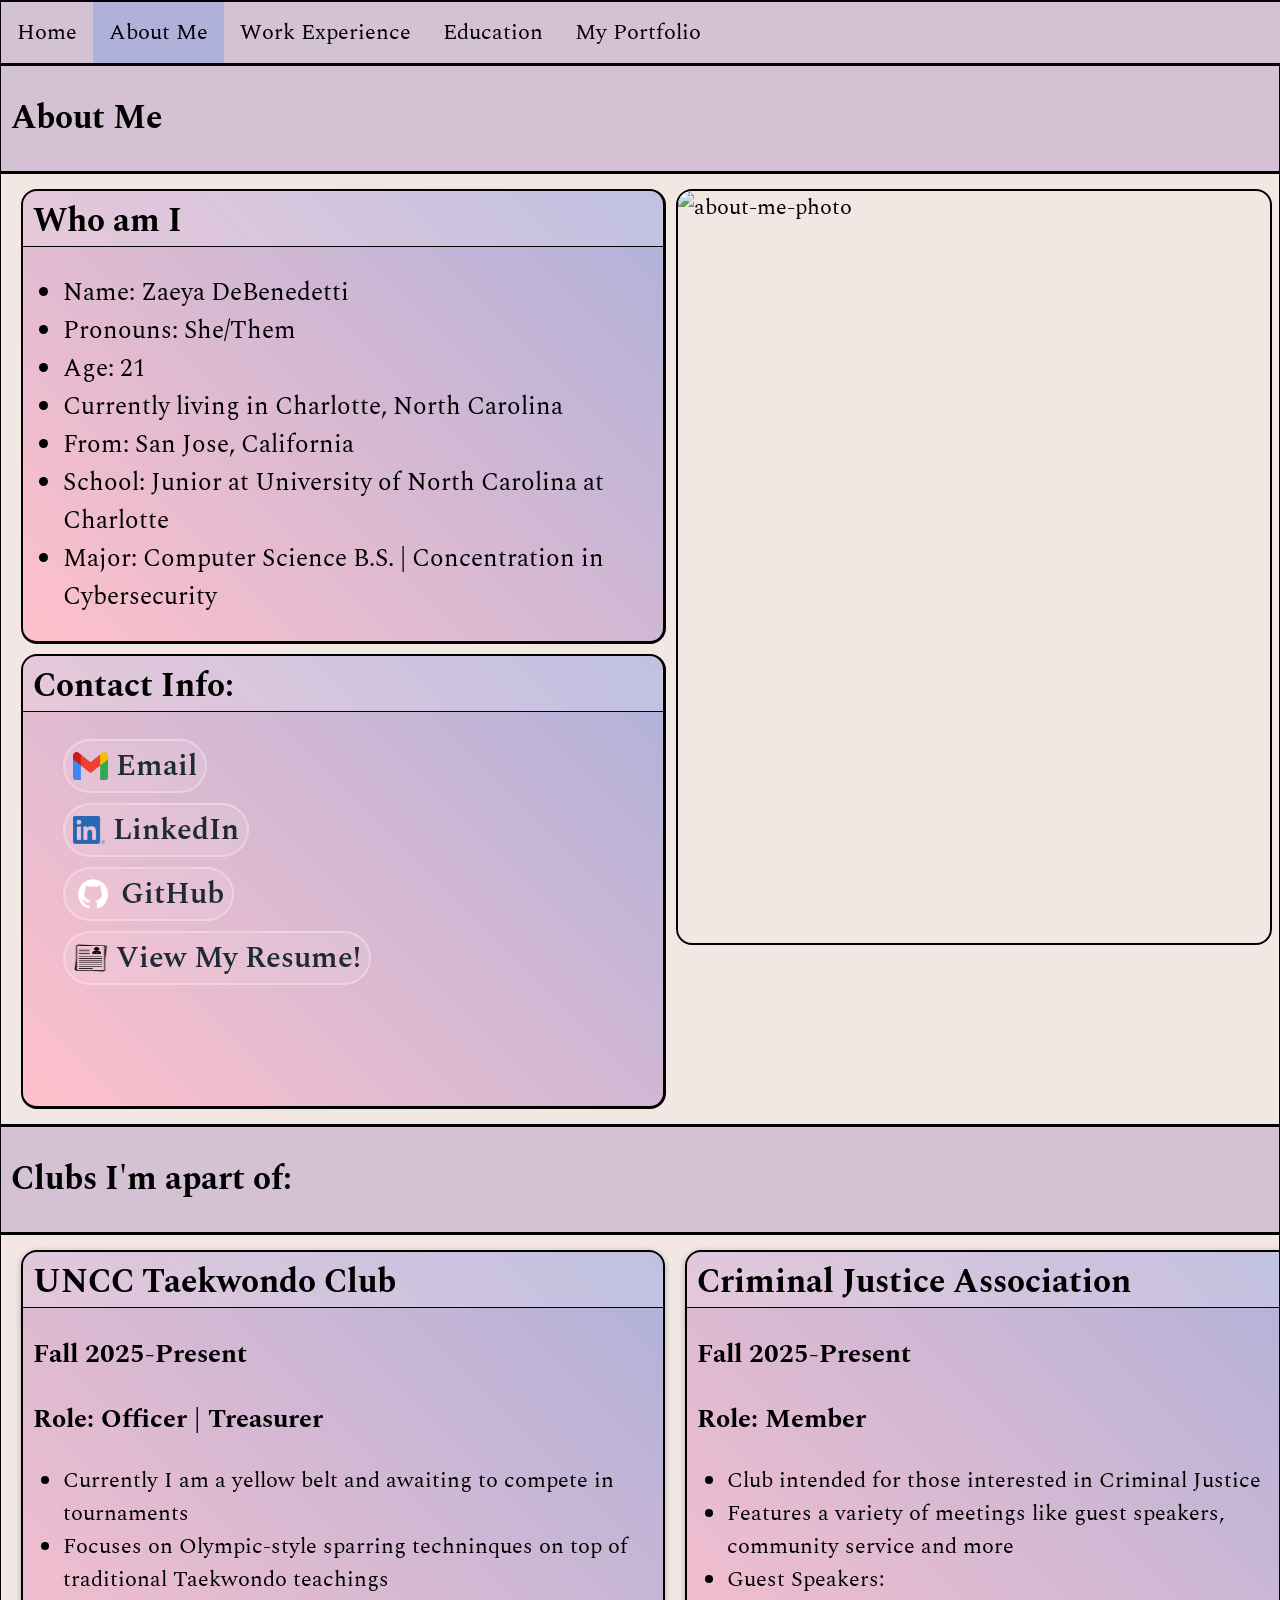
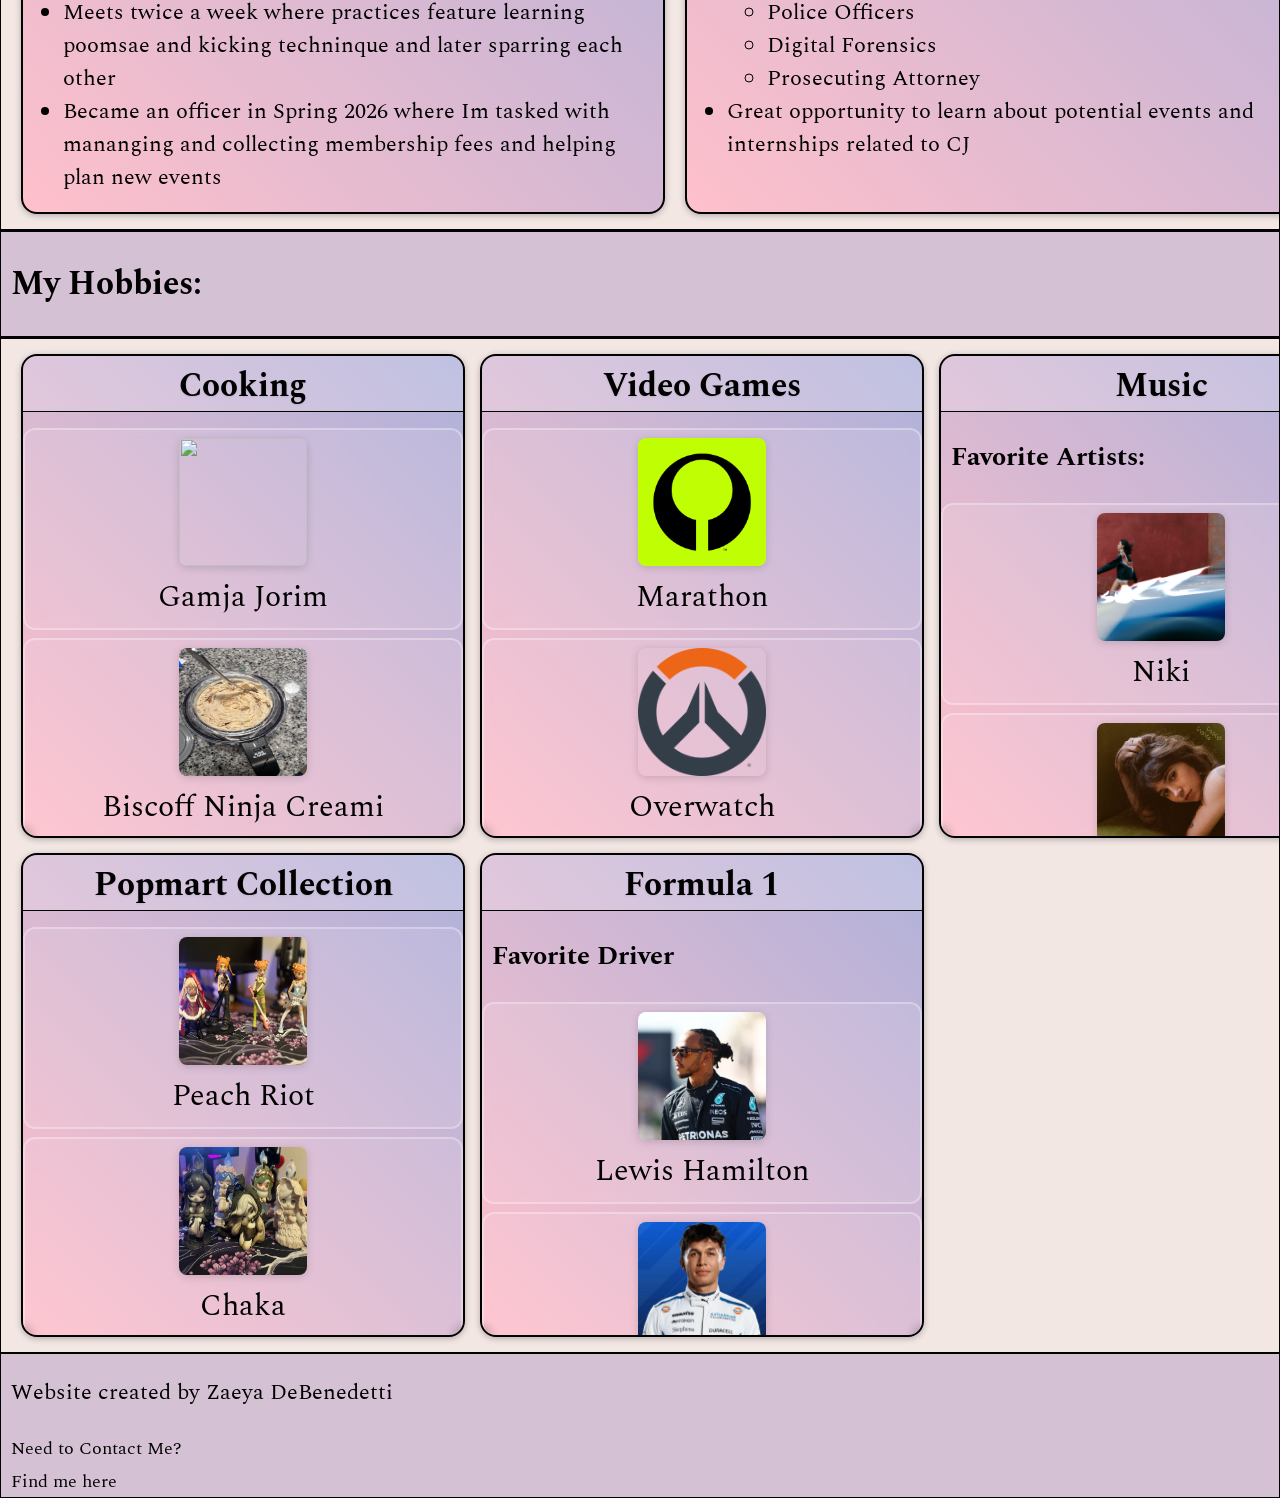
==== commit 6b24d82c: "Finished hobbies and contact links" ====
--- a/Bio/about-me.html
+++ b/Bio/about-me.html
@@ -67,7 +67,7 @@
                 <img
                   class="email-img"
                   src="../Bio/bio-photos/gmail-logo.png"
-                  alt=""
+                  alt="gmail-logo"
                 />
                 <span>Email</span>
               </a>
@@ -82,7 +82,7 @@
                 <img
                   class="linkedin-img"
                   src="../Bio/bio-photos/linkedin-logo.png"
-                  alt=""
+                  alt="linkedin-logo"
                 />
                 <span>LinkedIn</span>
               </a>
@@ -97,9 +97,23 @@
                 <img
                   class="github-img"
                   src="../Bio/bio-photos/github-logo.png"
-                  alt=""
+                  alt="github-logo"
                 />
                 <span>GitHub</span>
+              </a>
+            </li>
+            <li class="social-logo resume-logo">
+              <a
+                href="./documents/Zaeya_DeBenedetti_Resume.pdf"
+                target="_blank"
+                rel="noopener noreferrer"
+              >
+                <img
+                  class="resume-img"
+                  src="./bio-photos/resume-img.png"
+                  alt="resume-image"
+                />
+                <span>View My Resume!</span>
               </a>
             </li>
           </ul>
@@ -228,21 +242,42 @@
             <img class="mus-img" src="./bio-photos/marias-img.jpeg" />
             Only in My Dreams
           </p>
-          <p>Amoeba</p>
+          <p class="mus">
+            <img class="mus-img" src="./bio-photos/amoeba-img.jpg" />
+            Amoeba
+          </p>
         </div>
         <div class="hobby-block popmart">
           <h2>Popmart Collection</h2>
-          <div class="Peach Riot"></div>
-          <p>Peach Riot</p>
-          <div class="Chaka"></div>
-          <p>Chaka</p>
-        </div>
-        <div class="hobby-block f1">
+          <p class="popm">
+            <img class="popm-img" src="./bio-photos/peach-img.jpeg" />
+            Peach Riot
+          </p>
+          <p class="popm">
+            <img class="popm-img" src="./bio-photos/chaka-img.jpeg" />
+            Chaka
+          </p>
+        </div>
+        <div class="hobby-block formula1">
           <h2>Formula 1</h2>
           <h3>Favorite Driver</h3>
-          <p>Lewis Hamilton</p>
+          <p class="f1">
+            <img class="f1-img" src="./bio-photos/hamilton-img.avif" />
+            Lewis Hamilton
+          </p>
+          <p class="f1">
+            <img class="f1-img" src="./bio-photos/albon-img.jpg" />
+            Alex Albon
+          </p>
           <h3>Favorite Team</h3>
-          <p>Mercedes</p>
+          <p class="f1">
+            <img class="f1-img" src="./bio-photos/mercedes-logo.webp" />
+            Mercedes
+          </p>
+          <p class="f1">
+            <img class="f1-img" src="./bio-photos/ferrari-logo.webp" />
+            Ferrari
+          </p>
         </div>
       </section>
     </main>
--- a/Bio/about-me.css
+++ b/Bio/about-me.css
@@ -75,20 +75,16 @@
   font-weight: 600;
   padding: 2px 8px;
   border-radius: 999px;
-  background: rgba(255, 255, 255, 0.35);
+  background: rgba(255, 255, 255, 0.1);
   font-size: 30px;
+  border: 2px solid rgba(255, 255, 255, 0.3) !important;
 }
 
 .social-logo a:hover {
   background: rgba(255, 255, 255, 0.6);
   text-decoration: underline;
 }
-.github-logo a {
-  background: rgba(255, 255, 255, 0.35);
-}
-.linkedin-logo a {
-  background: rgba(255, 255, 255, 0.35);
-}
+
 .github-img {
   width: 40px;
   height: 40px;
@@ -100,6 +96,11 @@
   display: block;
 }
 .email-img {
+  width: 35px;
+  height: 28px;
+  display: block;
+}
+.resume-img {
   width: 35px;
   height: 28px;
   display: block;
@@ -114,7 +115,7 @@
   padding-right: 20px;
   padding-top: 15px;
   padding-bottom: 15px;
-  gap: 100px;
+  gap: 20px;
 }
 .club-block {
   width: 40rem;
@@ -167,7 +168,9 @@
 .biscoff,
 .curry,
 .vg,
-.mus {
+.mus,
+.f1,
+.popm {
   display: grid;
   grid-template-columns: 1fr 1fr;
   gap: 0px;
@@ -177,13 +180,17 @@
 .biscoff-creami,
 .yellow-curry,
 .vg-img,
-.mus-img {
+.mus-img,
+.f1-img,
+.popm-img {
   height: 8rem;
   width: 8rem;
 }
 .video-games p,
 .cooking p,
-.music p {
+.music p,
+.formula1 p,
+.popmart p {
   border-radius: 10px;
   border: 2px;
   border-style: solid;
@@ -192,10 +199,12 @@
   font-size: 30px;
   /* background-color: #fff3; */
 }
-/* Enhanced Cooking Block Styles */
+/* Enhanced Block Styles */
 .cooking h2,
 .video-games h2,
-.music h2 {
+.music h2,
+.formula1 h2,
+.popmart h2 {
   text-align: center;
   margin-bottom: 1rem;
   color: black;
@@ -204,7 +213,9 @@
 
 .cooking ul,
 .video-games ul,
-.music ul {
+.music ul,
+.formula1 ul,
+.popmart ul {
   margin-bottom: 1.5rem;
   padding-left: 1.5rem;
   list-style-position: outside;
@@ -212,7 +223,9 @@
 
 .cooking ul li,
 .video-games ul li,
-.music ul li {
+.music ul li,
+.formula1 ul li,
+.popmart ul li {
   margin-bottom: 0.5rem;
   line-height: 1.6;
   padding-left: 0.5rem;
@@ -221,7 +234,9 @@
 
 .cooking p,
 .video-games p,
-.music p {
+.music p,
+.formula1 p,
+.popmart p {
   display: flex;
   flex-direction: column;
   align-items: center;
@@ -237,14 +252,18 @@
 
 .cooking p:hover,
 .video-games p:hover,
-.music p:hover {
+.music p:hover,
+.formula1 p:hover,
+.popmart p:hover {
   background: rgba(255, 255, 255, 0.2);
   transform: translateY(-2px);
 }
 
 .cooking img,
 .video-games img,
-.music img {
+.music img,
+.formula1 img,
+.popmart img {
   border-radius: 8px;
   margin-bottom: 0.5rem;
   box-shadow: 0 2px 8px rgba(0, 0, 0, 0.15);
@@ -255,6 +274,8 @@
 }
 .cooking img:hover,
 .video-games img:hover,
-.music img:hover {
-  transform: scale(1.05);
-}
+.music img:hover,
+.formula1 img:hover,
+.popmart img:hover {
+  transform: scale(1.05);
+}
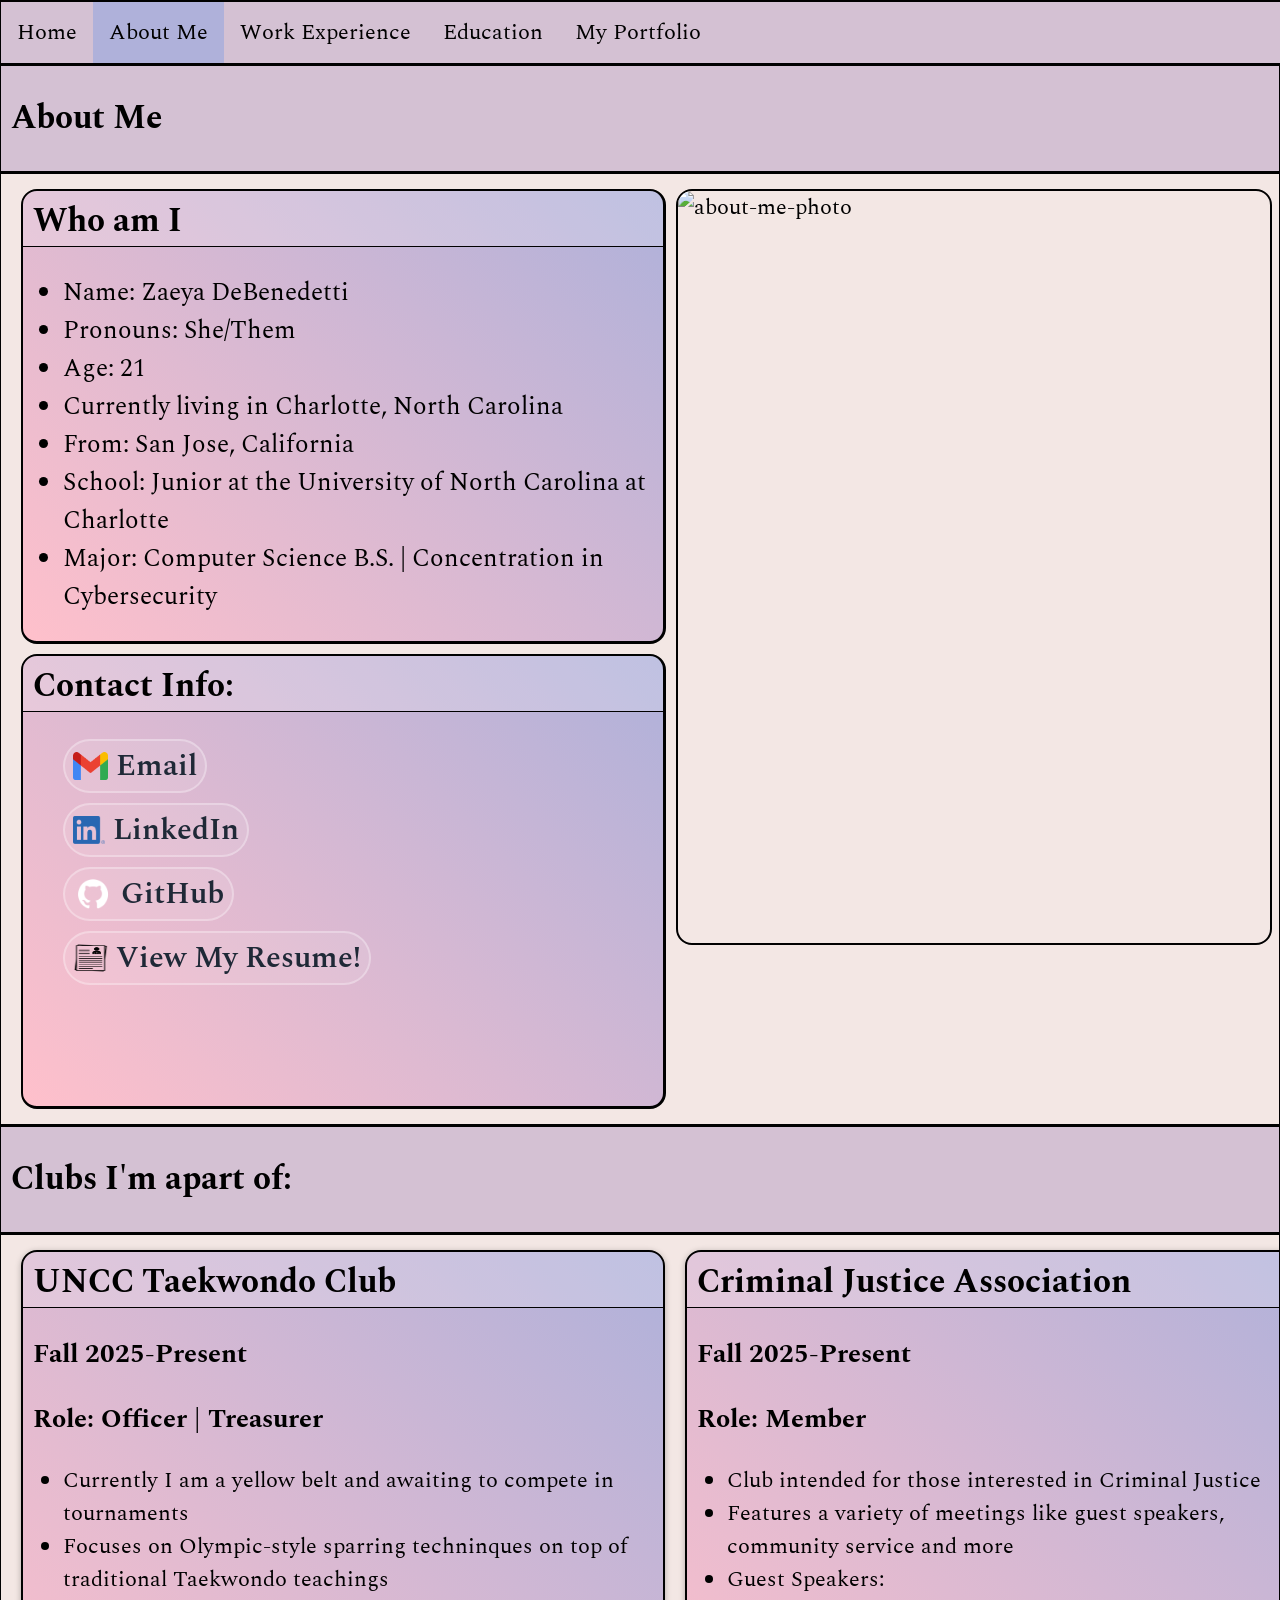
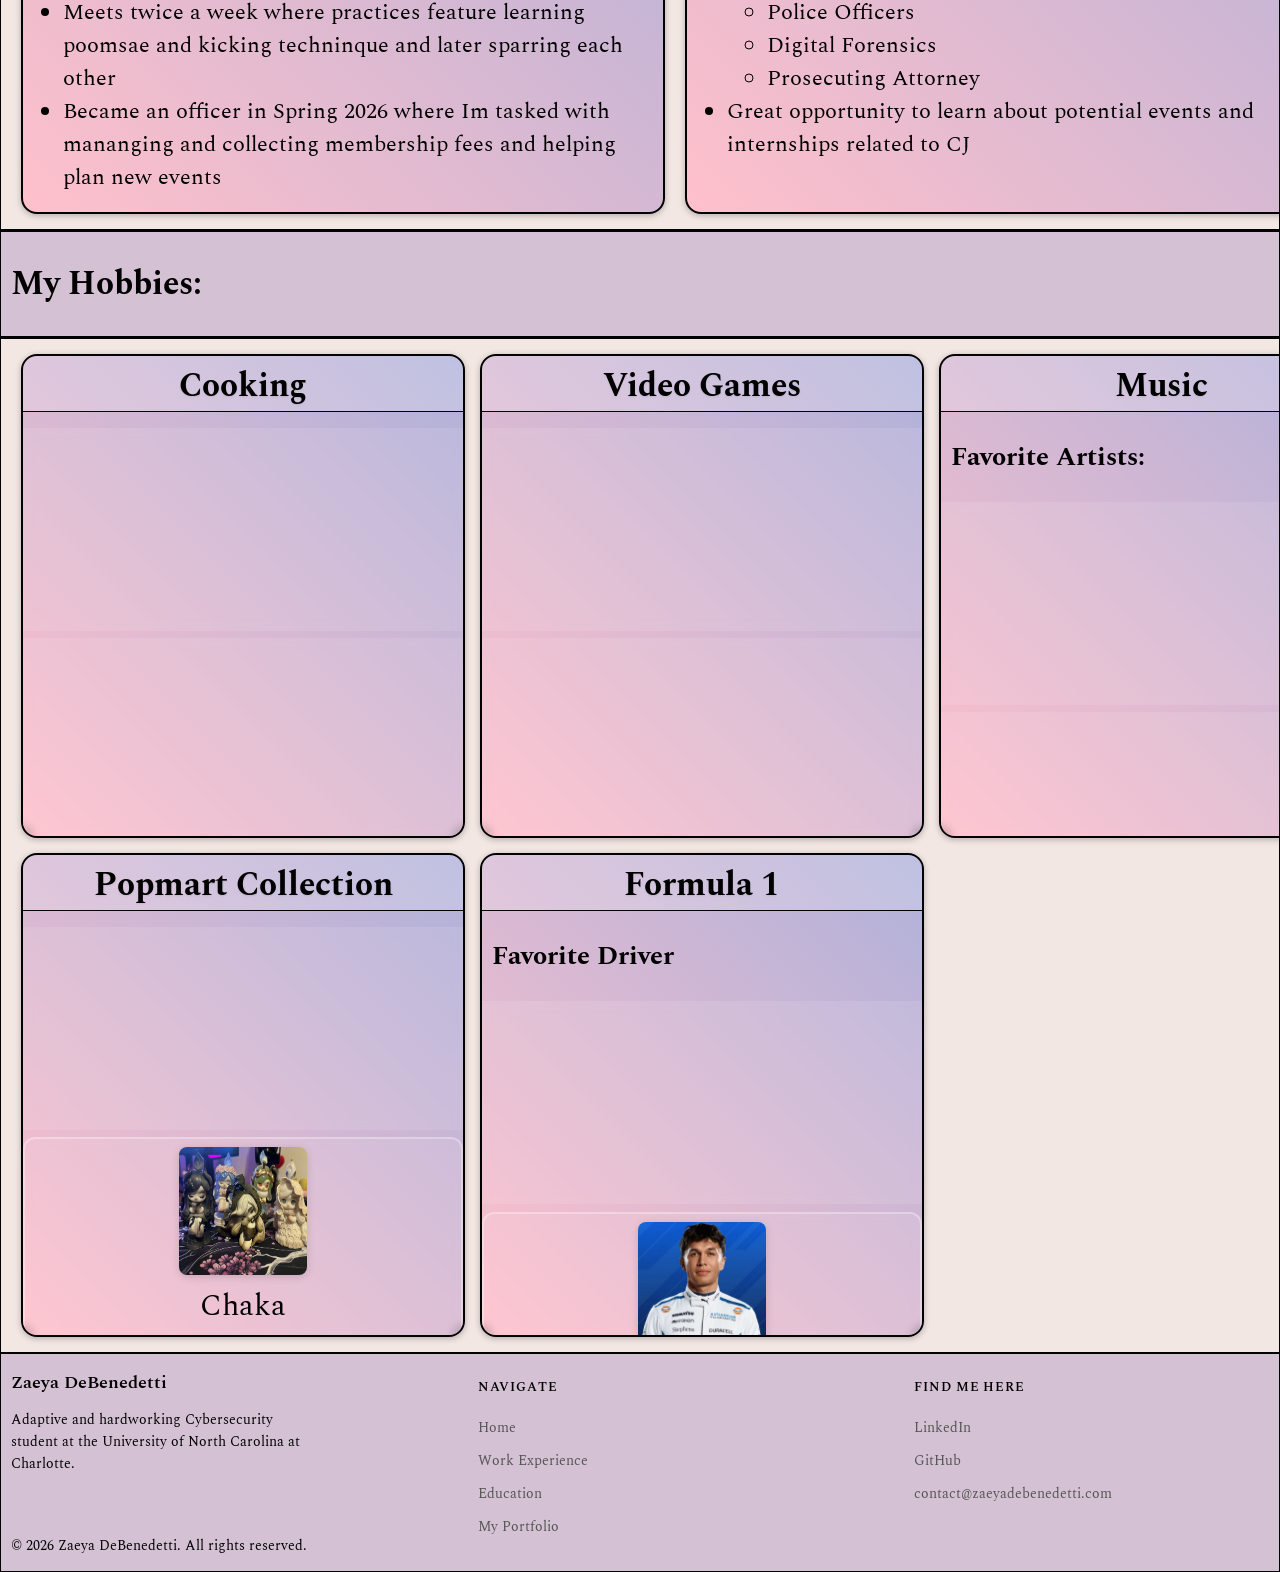
==== commit 43575fe1: "Final changes to index page and footer" ====
--- a/Bio/about-me.html
+++ b/Bio/about-me.html
@@ -44,7 +44,9 @@
             <li>Age: 21</li>
             <li>Currently living in Charlotte, North Carolina</li>
             <li>From: San Jose, California</li>
-            <li>School: Junior at University of North Carolina at Charlotte</li>
+            <li>
+              School: Junior at the University of North Carolina at Charlotte
+            </li>
             <li>
               Major: Computer Science B.S. | Concentration in Cybersecurity
             </li>
@@ -281,13 +283,55 @@
         </div>
       </section>
     </main>
+    <footer>
+      <section class="foot">
+        <div class="zaeya-footer">
+          <h2>Zaeya DeBenedetti</h2>
+          <p>
+            Adaptive and hardworking Cybersecurity student at the University of
+            North Carolina at Charlotte.
+          </p>
+          <br />
+          <p>© 2026 Zaeya DeBenedetti. All rights reserved.</p>
+        </div>
+        <div class="footer-nav">
+          <h3>Navigate</h3>
+          <ul>
+            <li><a href="../index.html">Home</a></li>
+            <!-- <li><a href="./Bio/about-me.html">About Me</a></li> -->
+            <li><a href="../Experience/work-ex.html">Work Experience</a></li>
+            <li><a href="../Experience/education.html">Education</a></li>
+            <li><a href="../Portfolio/portfolio-hub.html">My Portfolio</a></li>
+          </ul>
+        </div>
+        <div class="footer-nav">
+          <h3>FInd me Here</h3>
+          <ul>
+            <li>
+              <a
+                href="https://www.linkedin.com/in/zaeyadebenedetti/"
+                target="_blank"
+                rel="noopener noreferrer"
+                >LinkedIn</a
+              >
+            </li>
+            <li>
+              <a
+                href="https://github.com/Azeyzzz"
+                target="_blank"
+                rel="noopener noreferrer"
+                >GitHub</a
+              >
+            </li>
+            <li>
+              <a
+                href="mailto:contact@zaeyadebenedetti.com?subject=Portfolio%20Inquiry&body=Hi%20Zaeya%2C"
+                >contact@zaeyadebenedetti.com</a
+              >
+            </li>
+          </ul>
+        </div>
+      </section>
+    </footer>
   </body>
-  <footer>
-    <section class="foot">
-      <p>Website created by Zaeya DeBenedetti</p>
-      <small>Need to Contact Me?</small>
-      <div></div>
-      <small>Find me here</small>
-    </section>
-  </footer>
 </html>
--- a/general.css
+++ b/general.css
@@ -31,9 +31,16 @@
 }
 
 /* common body css properties */
+html,
+body {
+  margin: 0;
+  padding: 0;
+  height: 100%;
+}
 body h1,
 h2,
 h3,
+h4,
 p,
 small {
   padding-left: 10px;
@@ -82,6 +89,61 @@
   transform: translateY(0);
 }
 /* Footer */
-.foot {
+section.foot {
   background-color: #d4c1d3;
+  display: grid;
+  grid-template-columns: repeat(auto-fit, minmax(150px, 1fr));
+  gap: 2rem;
+  margin-bottom: 2.5rem;
 }
+.zaeya-footer p {
+  font-size: 0.85rem;
+  line-height: 1.6;
+  max-width: 300px;
+}
+
+.zaeya-footer h2 {
+  font-size: 1.1rem;
+  font-weight: 600;
+}
+.zaeya-footer h4 {
+  font-size: 0.9rem;
+  font-weight: 600;
+}
+.footer-nav h3 {
+  font-size: 0.8rem;
+  font-weight: 600;
+  text-transform: uppercase;
+  letter-spacing: 0.07em;
+  margin-bottom: 0.75rem;
+  padding-left: 40px;
+  padding-top: 10px;
+}
+
+.footer-nav ul {
+  list-style: none;
+  display: flex;
+  flex-direction: column;
+  margin-top: 0;
+}
+
+.footer-nav ul li a {
+  font-size: 0.9rem;
+  color: #555;
+  text-decoration: none;
+  transition: color 0.15s;
+}
+
+.footer-nav ul li a:hover {
+  color: #111;
+}
+
+.rights-footer {
+  margin-top: 80px;
+  margin-bottom: 0px;
+}
+
+.footer-bottom p {
+  font-size: 0.8rem;
+  color: #aaa;
+}
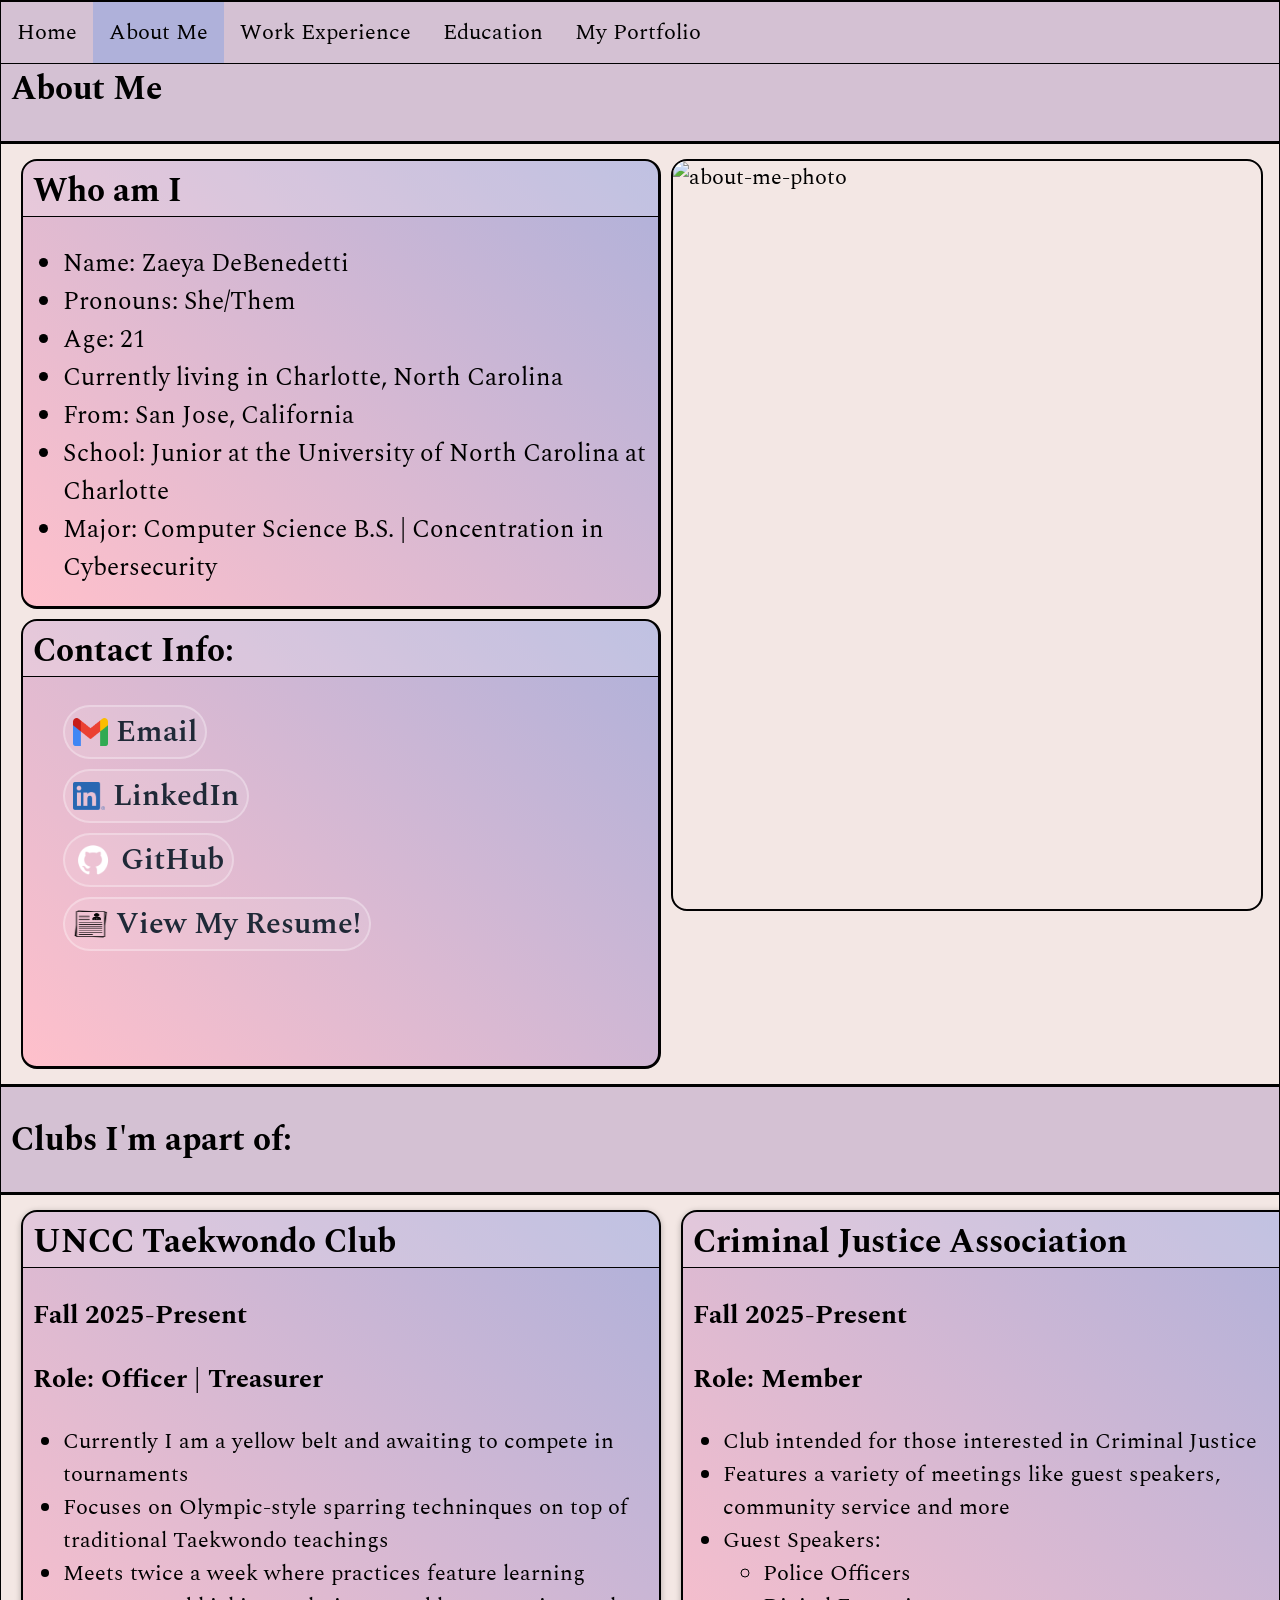
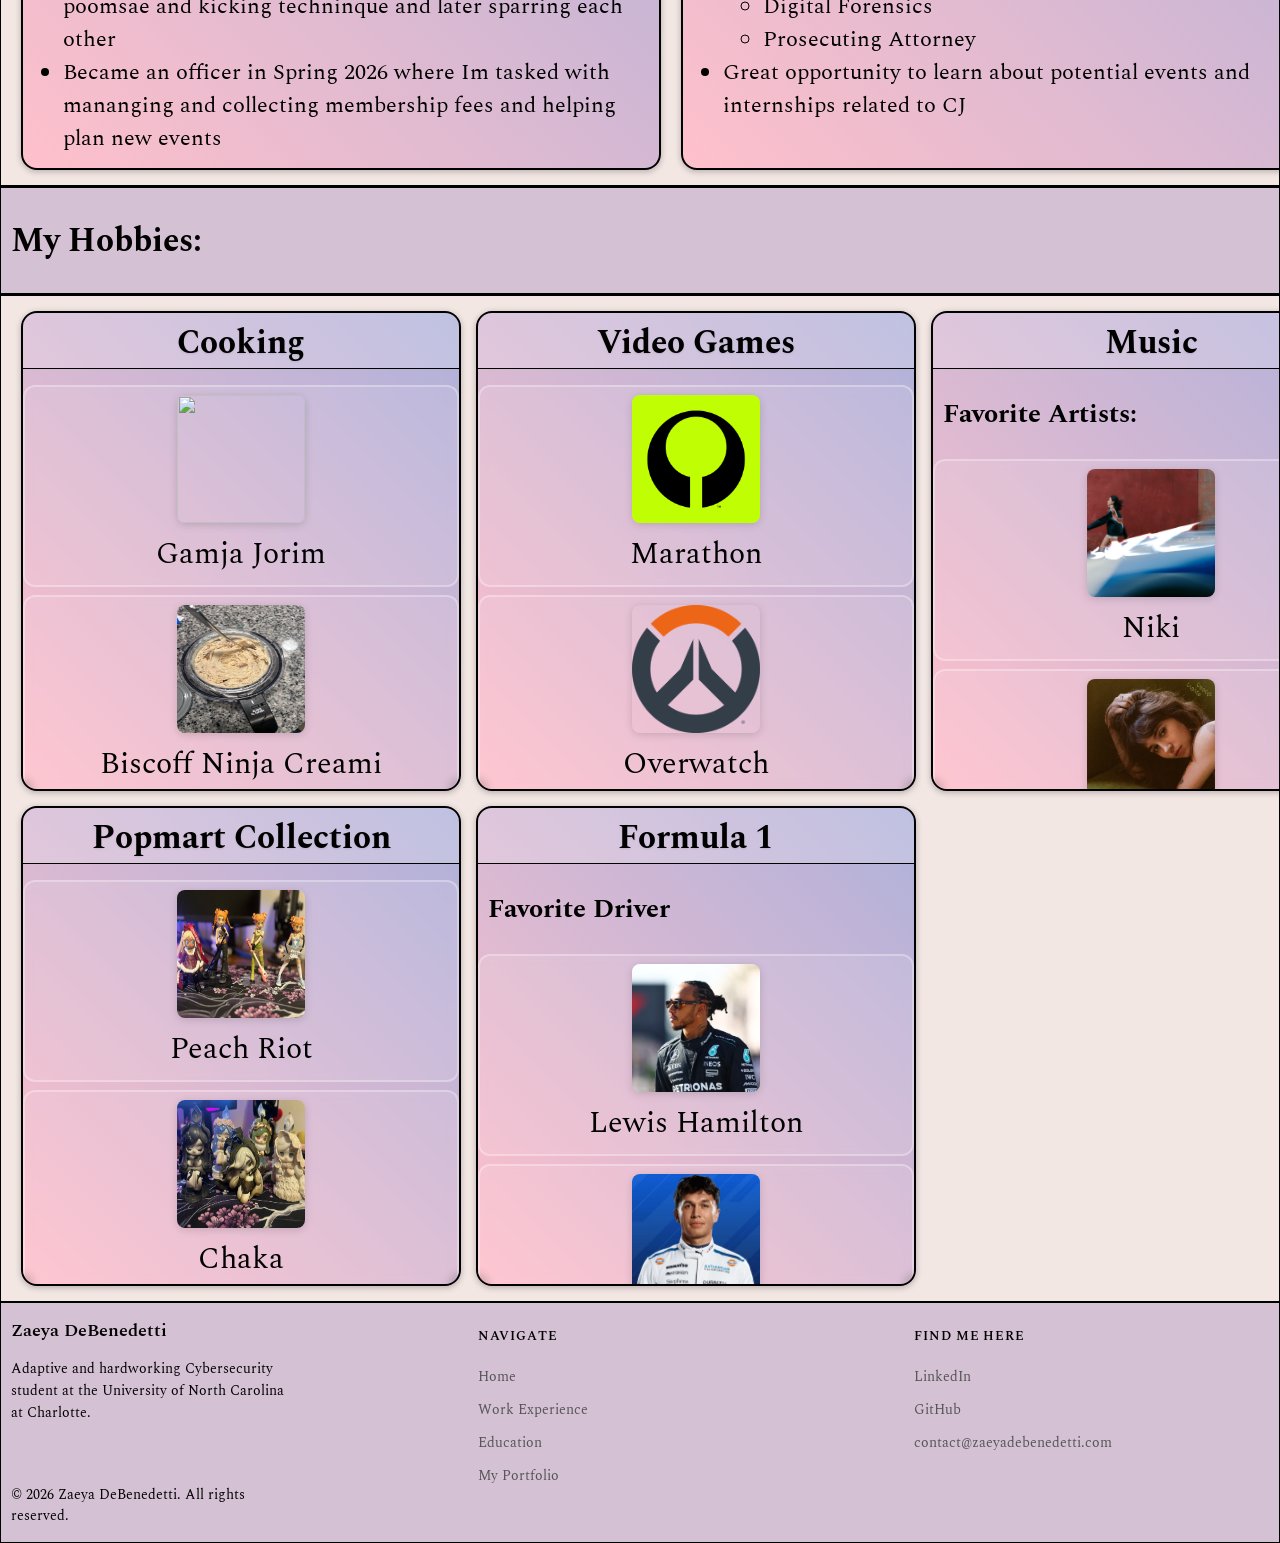
==== commit 3cc08604: "Final polishes done with the help of AI" ====
--- a/Bio/about-me.html
+++ b/Bio/about-me.html
@@ -3,6 +3,7 @@
 <html lang="en">
   <head>
     <meta charset="utf-8" />
+    <meta name="viewport" content="width=device-width, initial-scale=1" />
     <title>About Me</title>
     <link href="./about-me.css" rel="stylesheet" />
     <link href="../general.css" rel="stylesheet" />
@@ -16,7 +17,7 @@
     button,
     body {
       font-family: "Spectral";
-      font-size: 22px;
+      font-size: clamp(16px, 1.8vw, 22px);
     }
   </style>
   <header>
--- a/Bio/about-me.css
+++ b/Bio/about-me.css
@@ -15,7 +15,7 @@
   display: grid;
   grid-template-columns: 1fr 1fr;
   gap: 10px;
-  overflow: scroll;
+  overflow: auto;
 }
 .mc h2 {
   border-bottom: 1px;
@@ -37,7 +37,7 @@
   border-style: solid;
   transition: transform 0.3s ease;
   cursor: pointer;
-  overflow: scroll;
+  overflow: auto;
 }
 .about-block:hover {
   transform: scale(1.05);
@@ -110,7 +110,7 @@
   background-color: #f3e7e4;
   display: grid;
   grid-template-columns: 1fr 1fr;
-  overflow: scroll;
+  overflow: auto;
   padding-left: 20px;
   padding-right: 20px;
   padding-top: 15px;
@@ -144,7 +144,7 @@
   padding-bottom: 15px;
   gap: 15px;
   background-color: #f3e7e4;
-  overflow: scroll;
+  overflow: auto;
 }
 .hobby-block {
   width: 27.5rem;
@@ -279,3 +279,74 @@
 .popmart img:hover {
   transform: scale(1.05);
 }
+
+@media (max-width: 1200px) {
+  .about-img img {
+    width: 100%;
+    max-width: 620px;
+    height: auto;
+    float: none;
+    margin: 0 auto;
+  }
+
+  .about-block {
+    width: 100%;
+    height: auto;
+    min-height: 260px;
+  }
+
+  .club-block,
+  .hobby-block {
+    width: 100%;
+    height: auto;
+    min-height: 260px;
+  }
+}
+
+@media (max-width: 1024px) {
+  .about-intro {
+    grid-template-columns: 1fr;
+    overflow: visible;
+  }
+
+  .clubs-info {
+    grid-template-columns: 1fr;
+    overflow: visible;
+  }
+
+  .hobbies {
+    grid-template-columns: 1fr 1fr;
+    overflow: visible;
+    padding-right: 20px;
+  }
+
+  .social-logo a {
+    font-size: clamp(18px, 2.6vw, 26px);
+  }
+}
+
+@media (max-width: 700px) {
+  .hobbies {
+    grid-template-columns: 1fr;
+  }
+
+  .gamja-jorim,
+  .biscoff-creami,
+  .yellow-curry,
+  .vg-img,
+  .mus-img,
+  .f1-img,
+  .popm-img {
+    width: 100%;
+    max-width: 140px;
+    height: auto;
+  }
+
+  .video-games p,
+  .cooking p,
+  .music p,
+  .formula1 p,
+  .popmart p {
+    font-size: clamp(18px, 4vw, 24px);
+  }
+}
--- a/general.css
+++ b/general.css
@@ -147,3 +147,56 @@
   font-size: 0.8rem;
   color: #aaa;
 }
+
+/* Responsive baseline */
+* {
+  box-sizing: border-box;
+}
+
+img {
+  max-width: 100%;
+  height: auto;
+  display: block;
+}
+
+section {
+  overflow: visible;
+}
+
+@media (max-width: 1024px) {
+  .nav-bar ul {
+    flex-wrap: wrap;
+  }
+
+  .nav-bar ul li a {
+    padding: 10px 12px;
+  }
+
+  .footer-nav h3 {
+    padding-left: 10px;
+  }
+
+  .rights-footer {
+    margin-top: 24px;
+  }
+}
+
+@media (max-width: 700px) {
+  .nav-bar ul li {
+    flex: 1 1 50%;
+  }
+
+  .nav-bar ul li a {
+    text-align: center;
+  }
+
+  section.foot {
+    grid-template-columns: 1fr;
+    gap: 1rem;
+    margin-bottom: 0;
+  }
+
+  .footer-nav ul {
+    padding-left: 12px;
+  }
+}
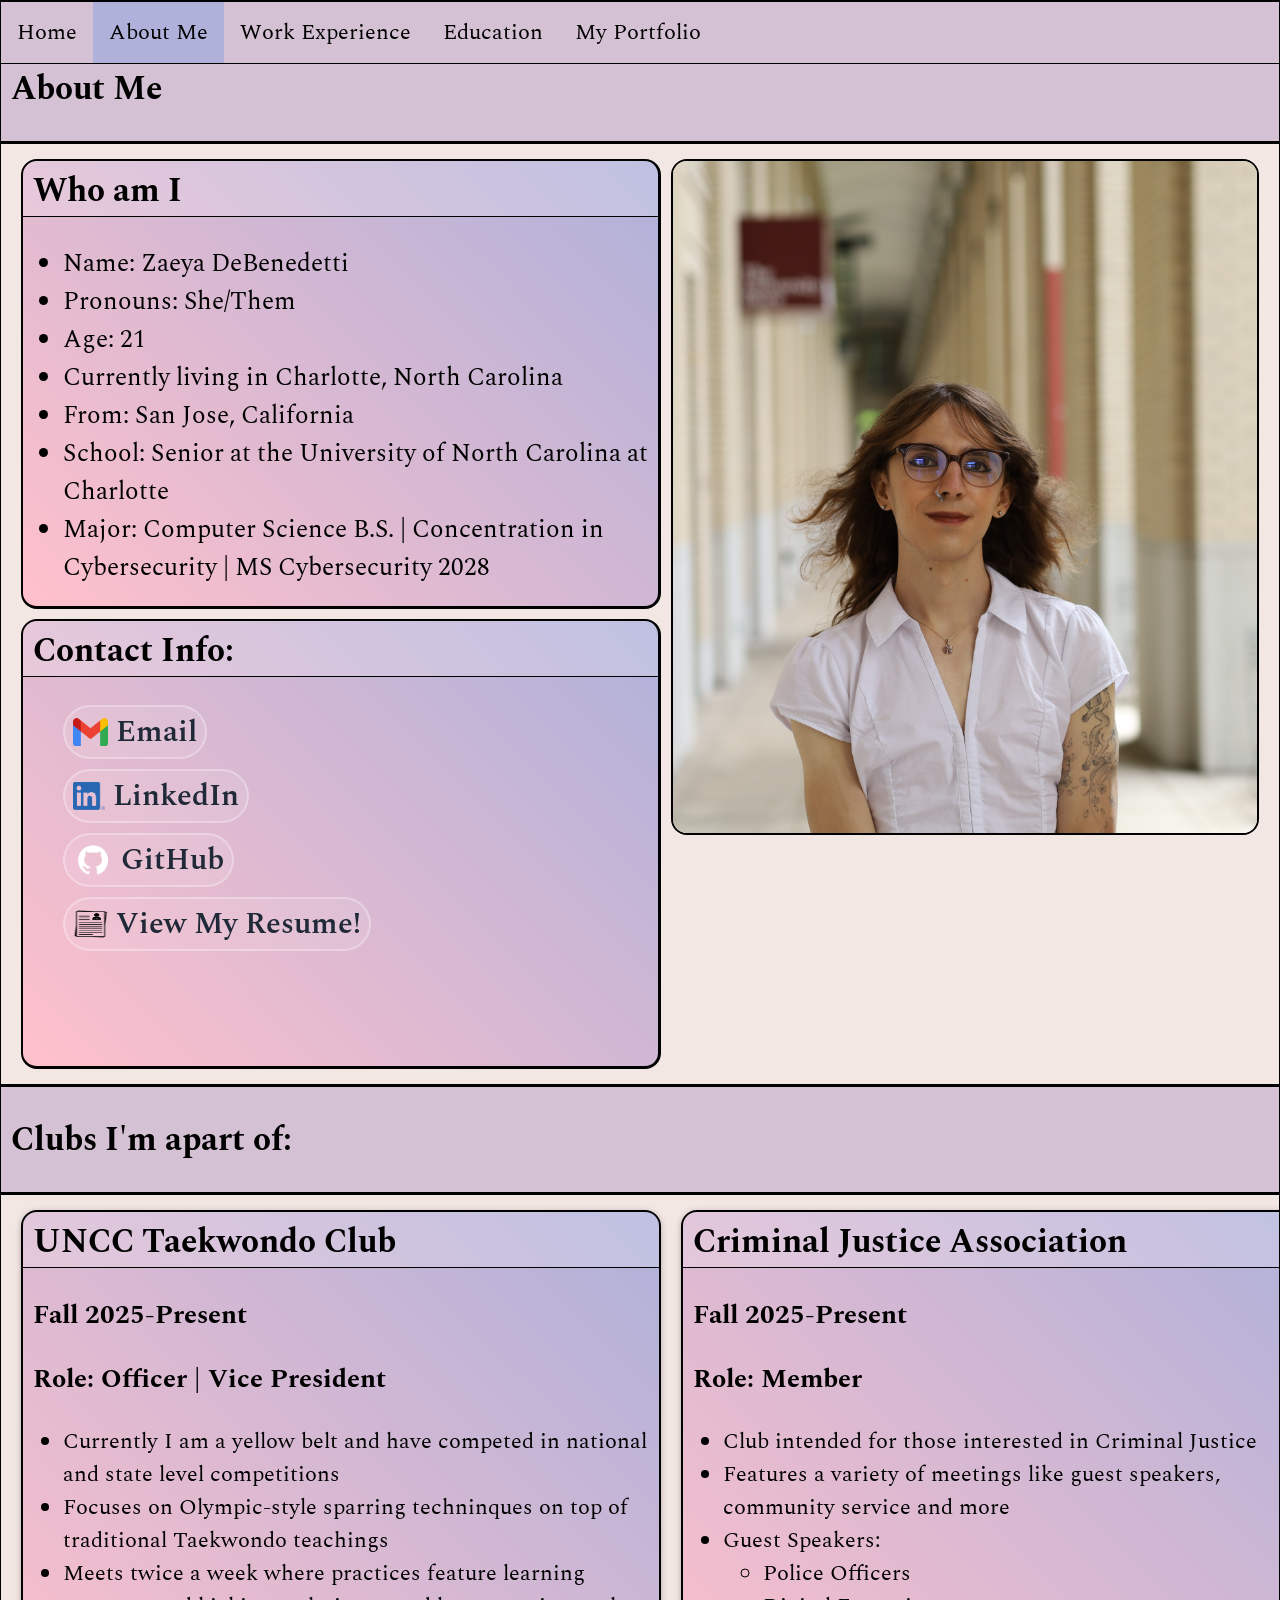
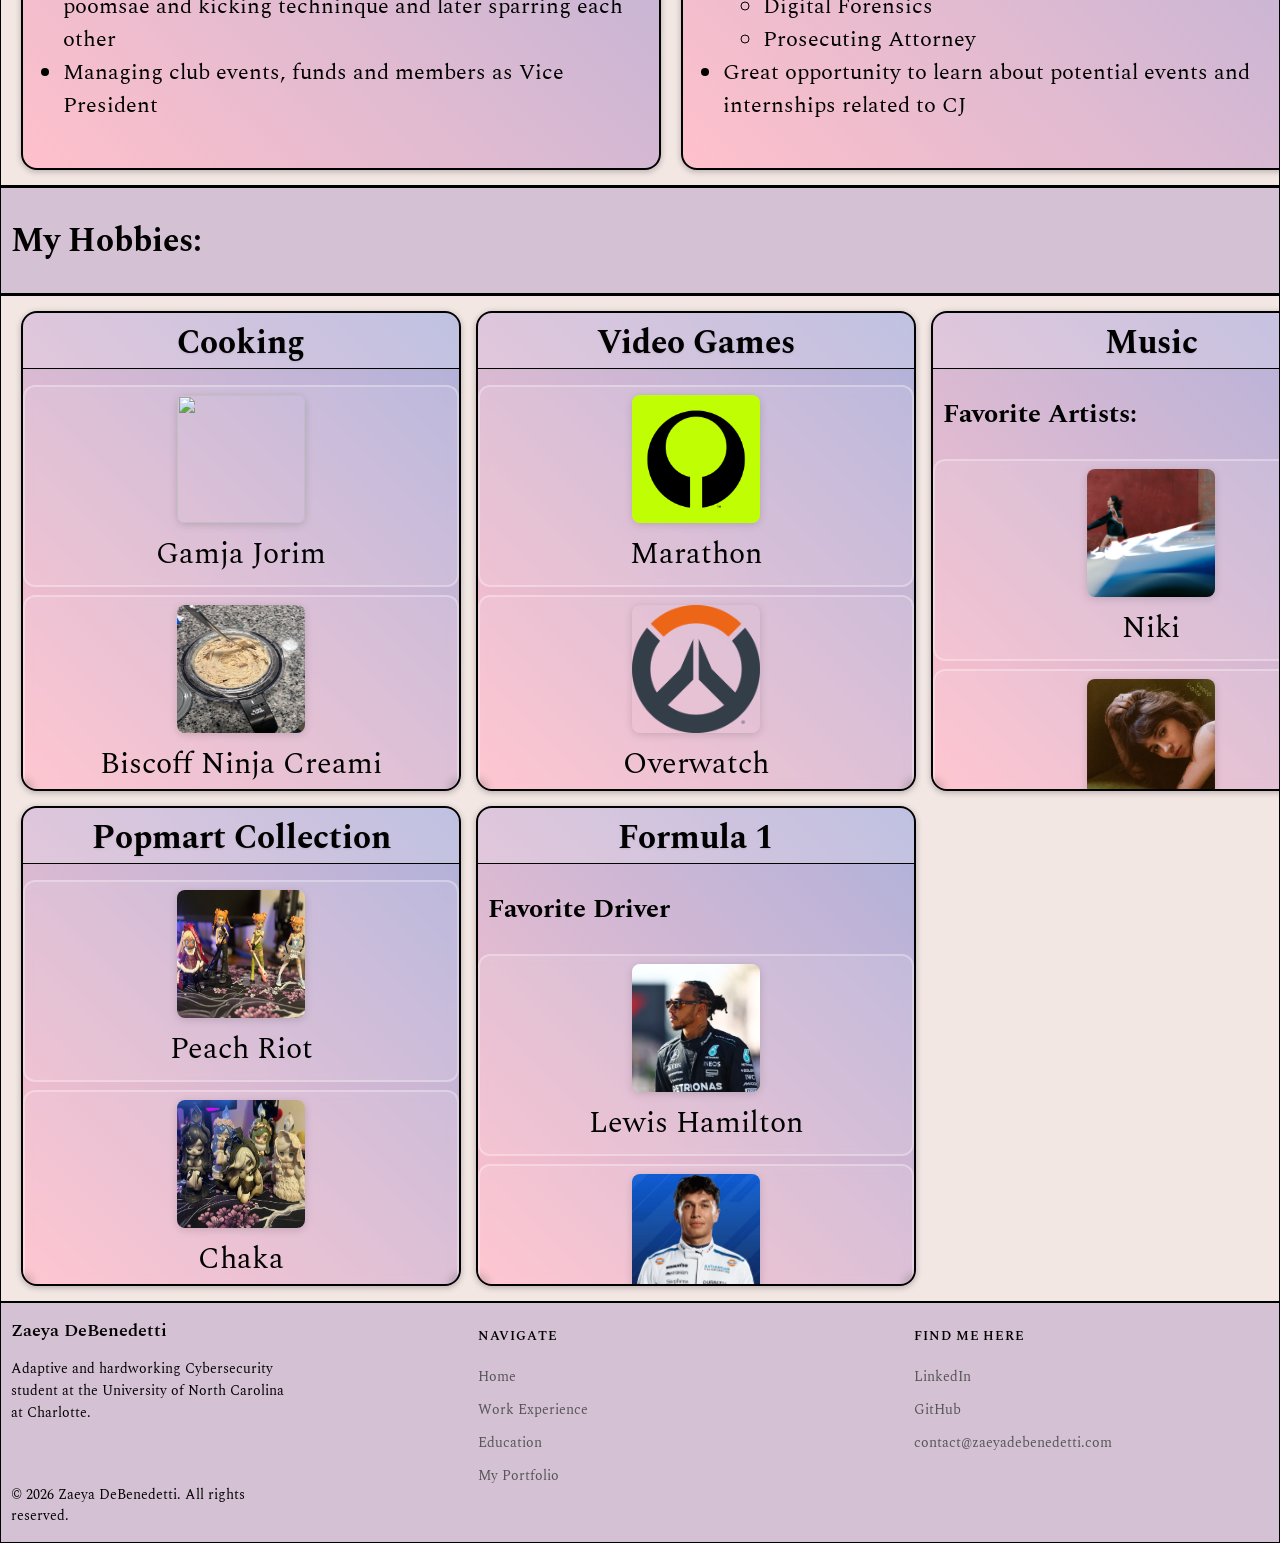
==== commit ad9dcfc5: "June update: New photos and info" ====
--- a/Bio/about-me.html
+++ b/Bio/about-me.html
@@ -46,18 +46,16 @@
             <li>Currently living in Charlotte, North Carolina</li>
             <li>From: San Jose, California</li>
             <li>
-              School: Junior at the University of North Carolina at Charlotte
-            </li>
-            <li>
-              Major: Computer Science B.S. | Concentration in Cybersecurity
+              School: Senior at the University of North Carolina at Charlotte
+            </li>
+            <li>
+              Major: Computer Science B.S. | Concentration in Cybersecurity | MS
+              Cybersecurity 2028
             </li>
           </ul>
         </div>
         <div class="about-img">
-          <img
-            src="../Home/home-photos/cover-photo1.png"
-            alt="about-me-photo"
-          />
+          <img src="../Bio/bio-photos/biophoto2.jpg" alt="about-me-photo" />
         </div>
         <div class="about-block contact-info">
           <h2>Contact Info:</h2>
@@ -107,7 +105,7 @@
             </li>
             <li class="social-logo resume-logo">
               <a
-                href="./documents/Zaeya_DeBenedetti_Resume.pdf"
+                href="./documents/Zaeya_DeBenedetti_Resume_June2026_v3.pdf"
                 target="_blank"
                 rel="noopener noreferrer"
               >
@@ -129,11 +127,11 @@
         <div class="club-block">
           <h2>UNCC Taekwondo Club</h2>
           <h3>Fall 2025-Present</h3>
-          <h3>Role: Officer | Treasurer</h3>
-          <ul>
-            <li>
-              Currently I am a yellow belt and awaiting to compete in
-              tournaments
+          <h3>Role: Officer | Vice President</h3>
+          <ul>
+            <li>
+              Currently I am a yellow belt and have competed in national and
+              state level competitions
             </li>
             <li>
               Focuses on Olympic-style sparring techninques on top of
@@ -143,10 +141,7 @@
               Meets twice a week where practices feature learning poomsae and
               kicking techninque and later sparring each other
             </li>
-            <li>
-              Became an officer in Spring 2026 where Im tasked with mananging
-              and collecting membership fees and helping plan new events
-            </li>
+            <li>Managing club events, funds and members as Vice President</li>
           </ul>
         </div>
         <div class="club-block cja">
--- a/Bio/about-me.css
+++ b/Bio/about-me.css
@@ -49,12 +49,13 @@
   grid-row: span 2;
 }
 .about-img img {
-  height: 47rem;
+  height: 42.2rem;
   width: 37rem;
   float: right;
   border-radius: 1rem;
   border: 2px;
   border-style: solid;
+  object-fit: cover;
 }
 .contact-info li {
   padding-bottom: 10px;
